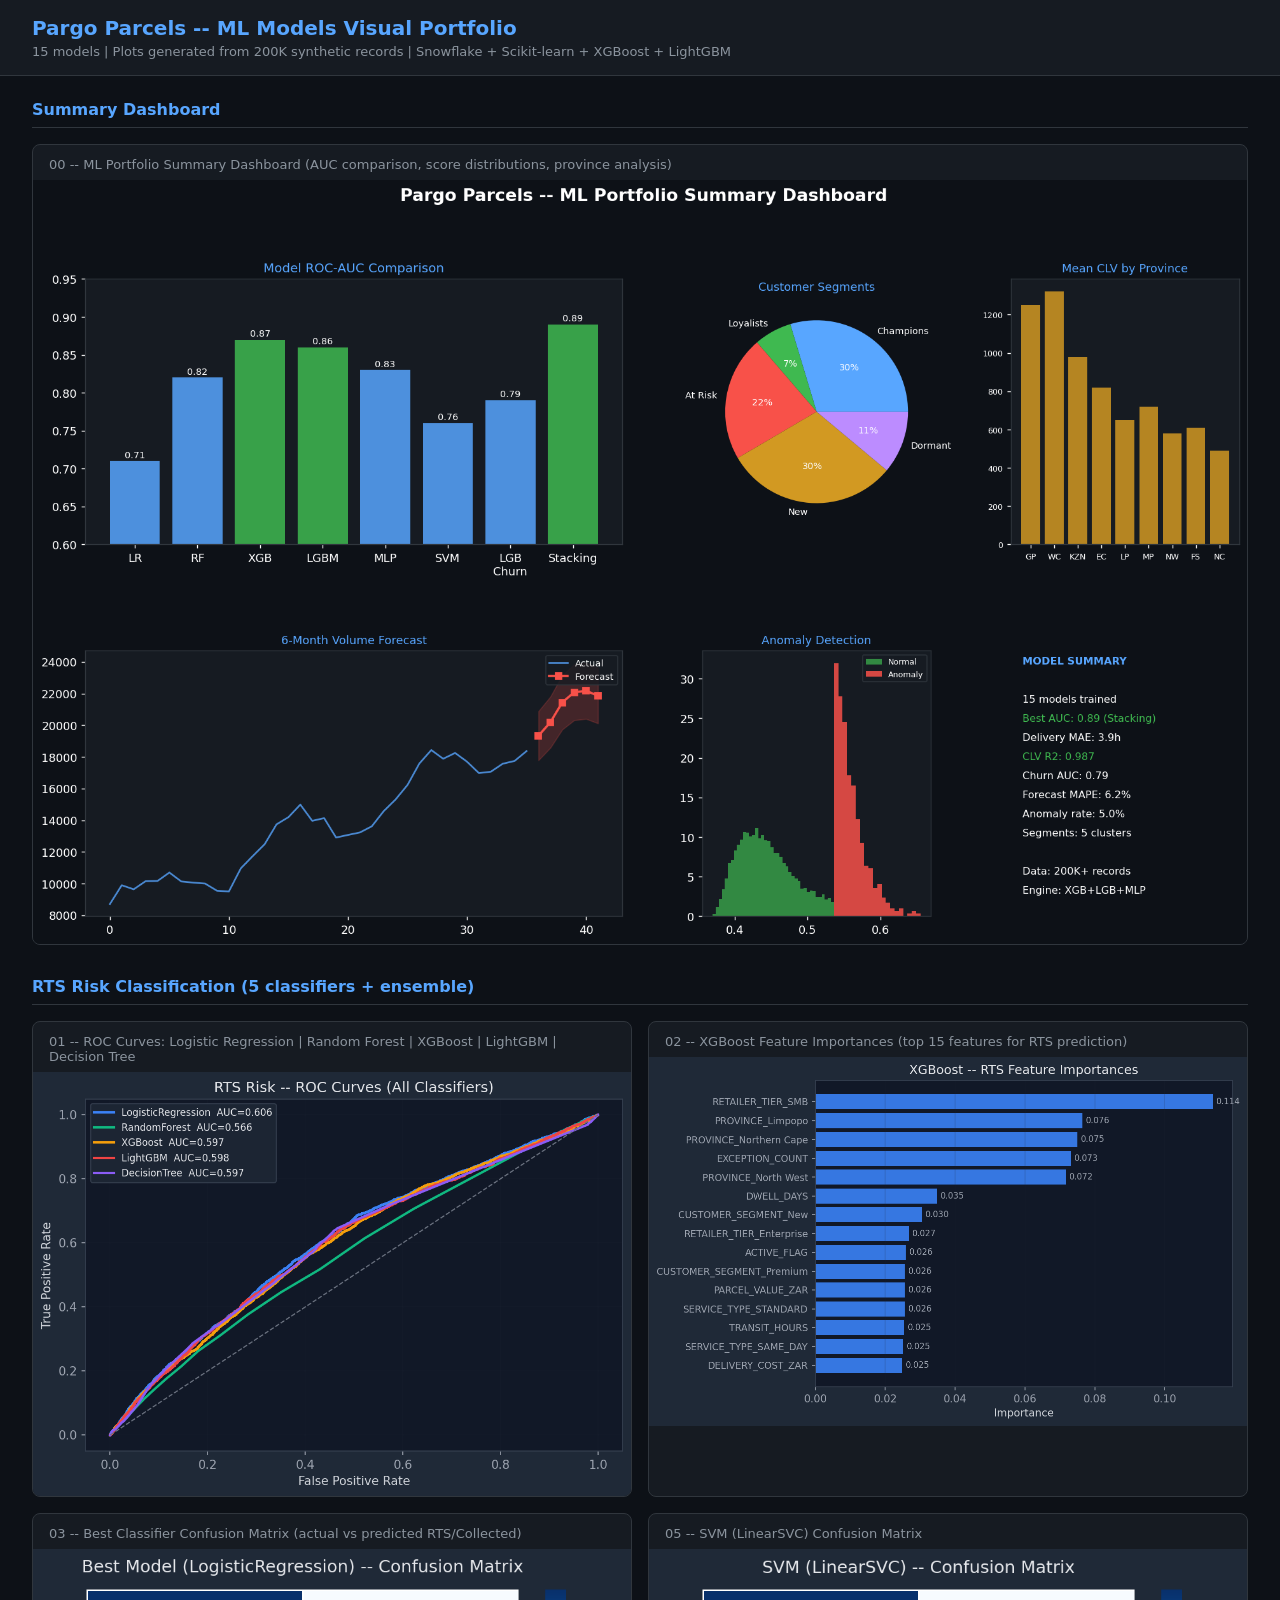
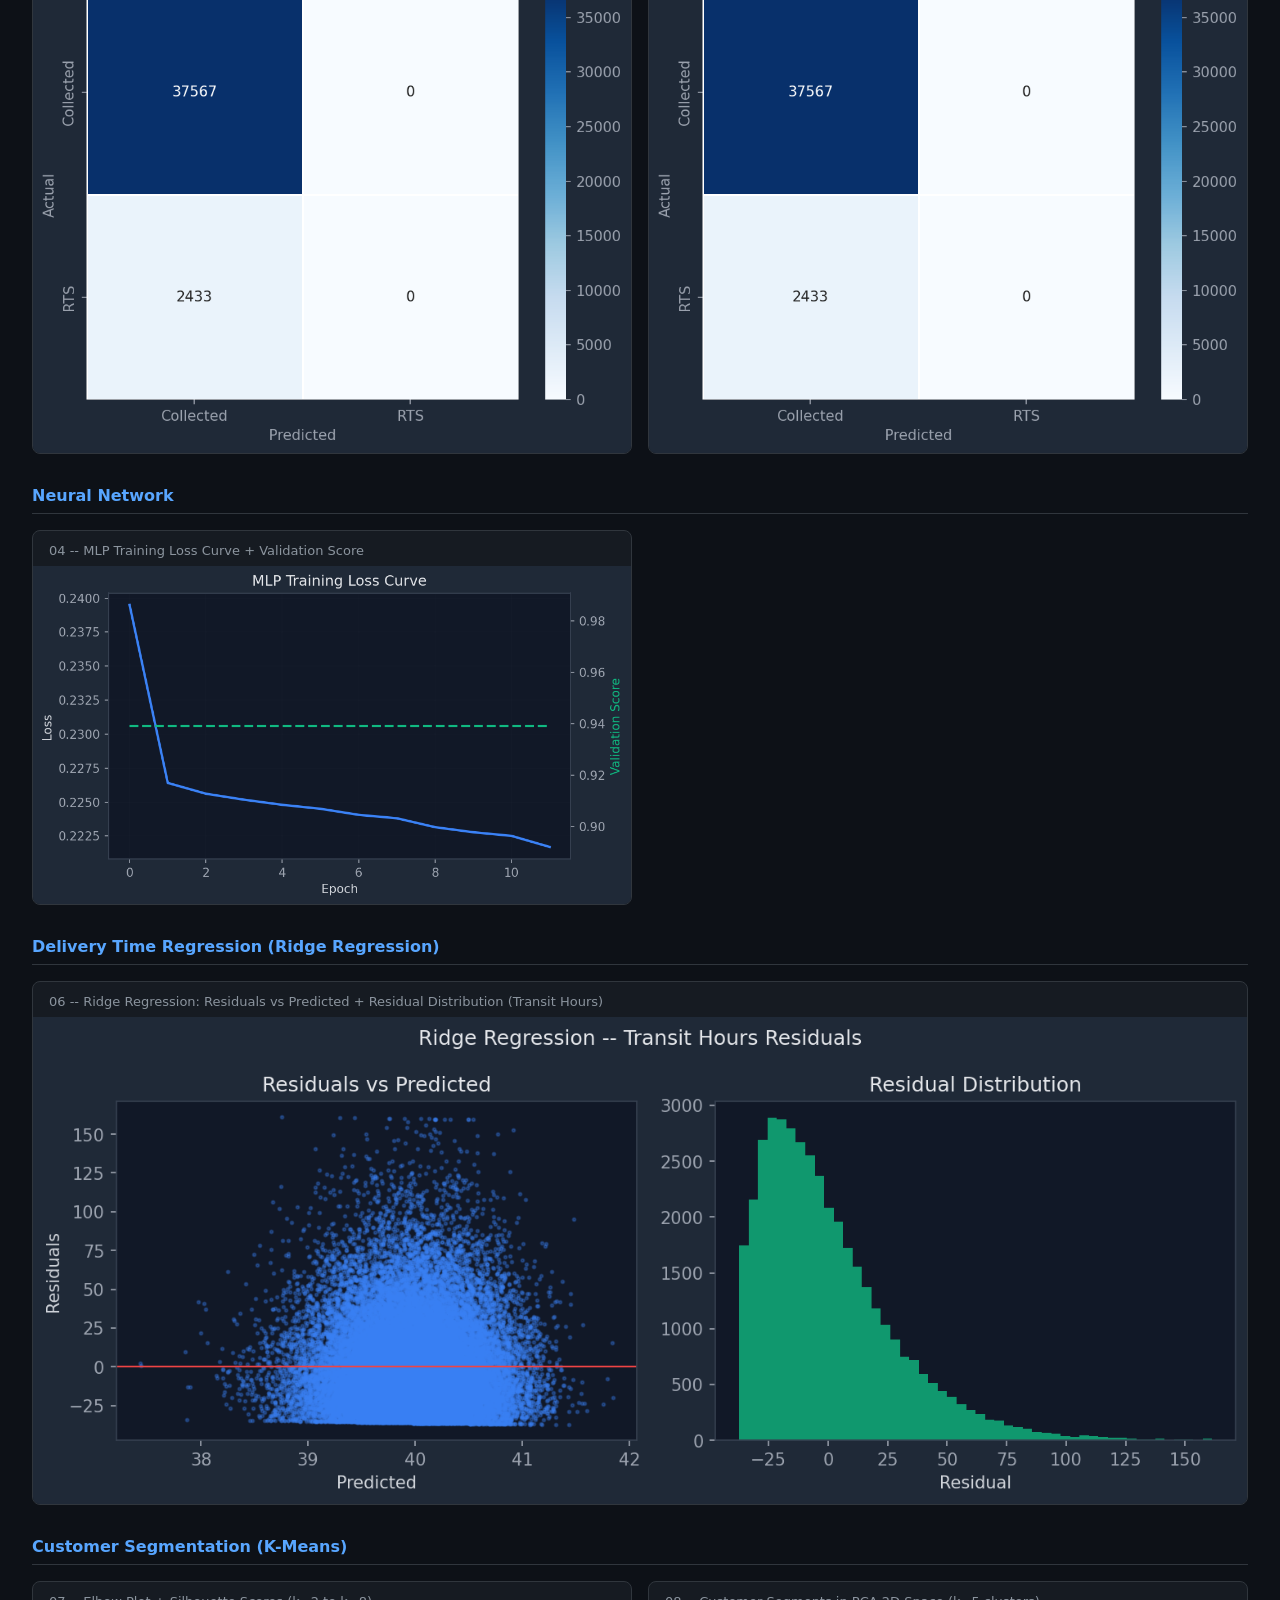
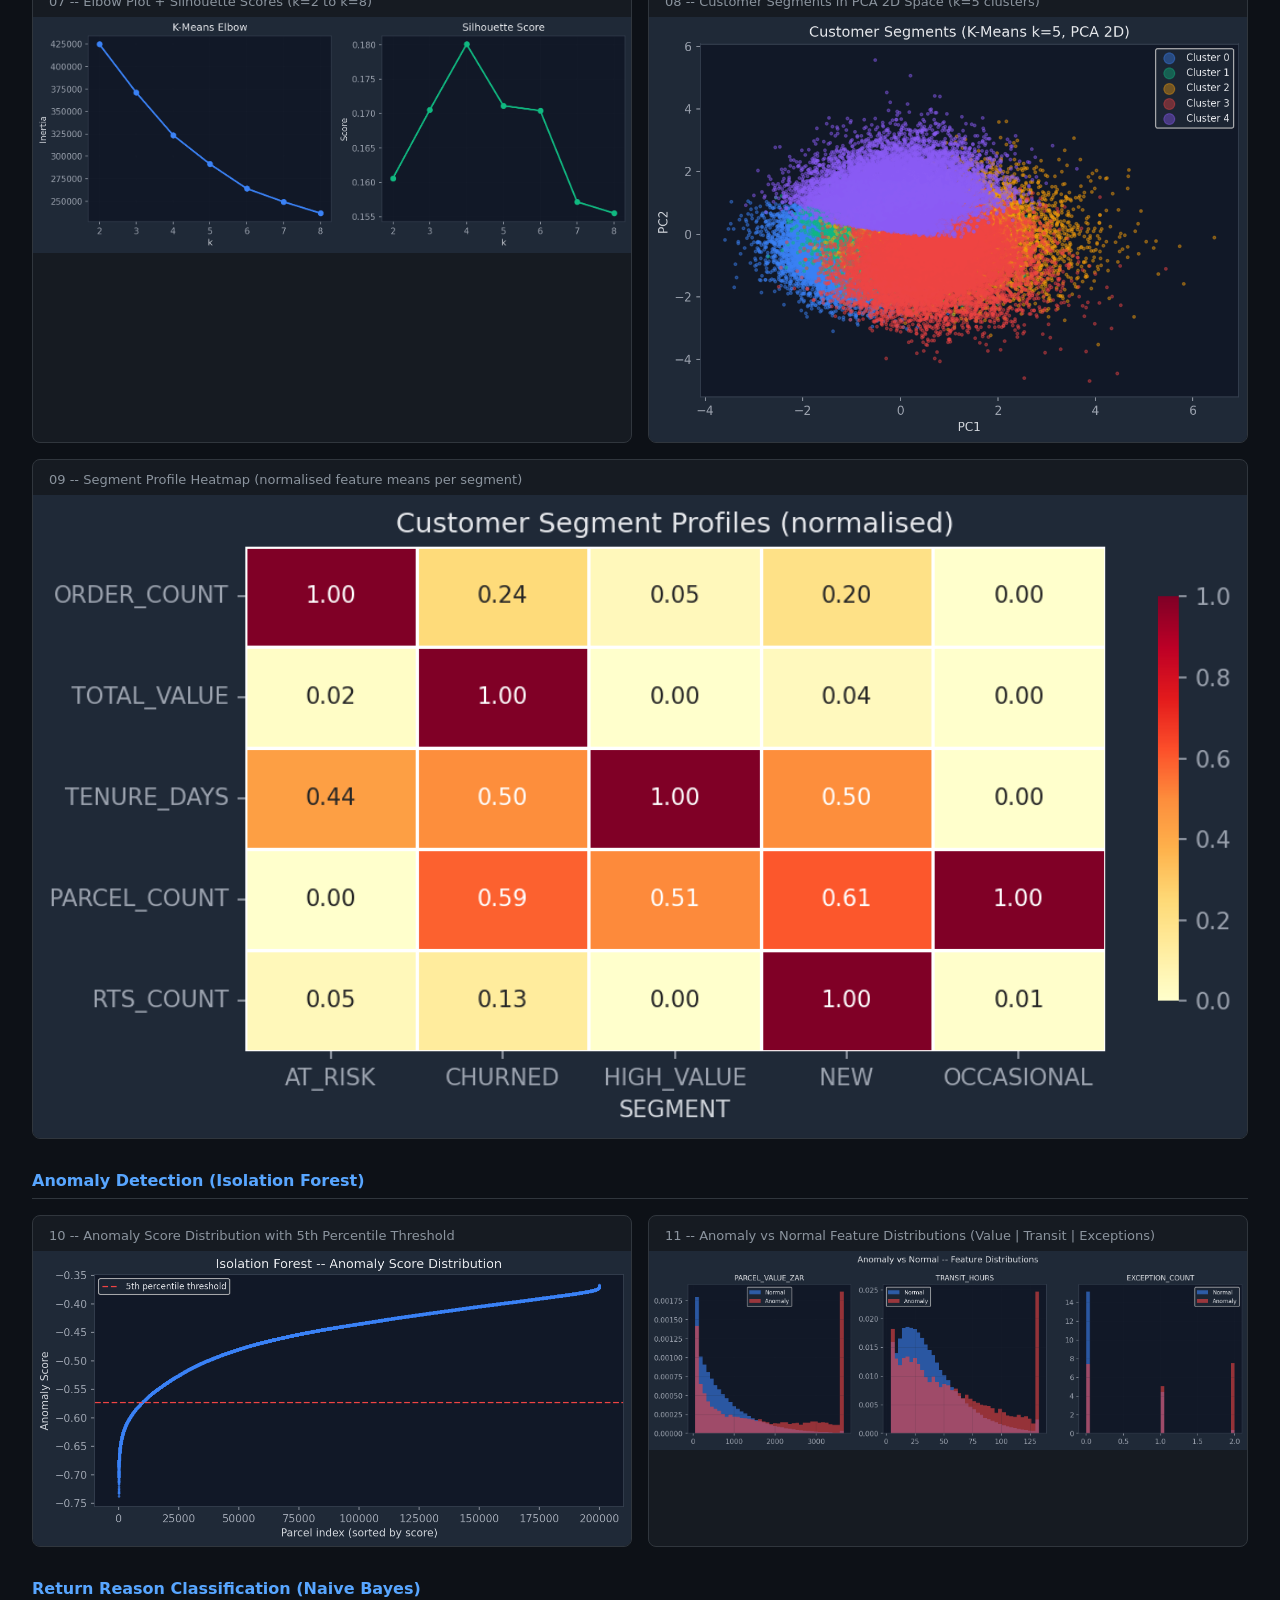
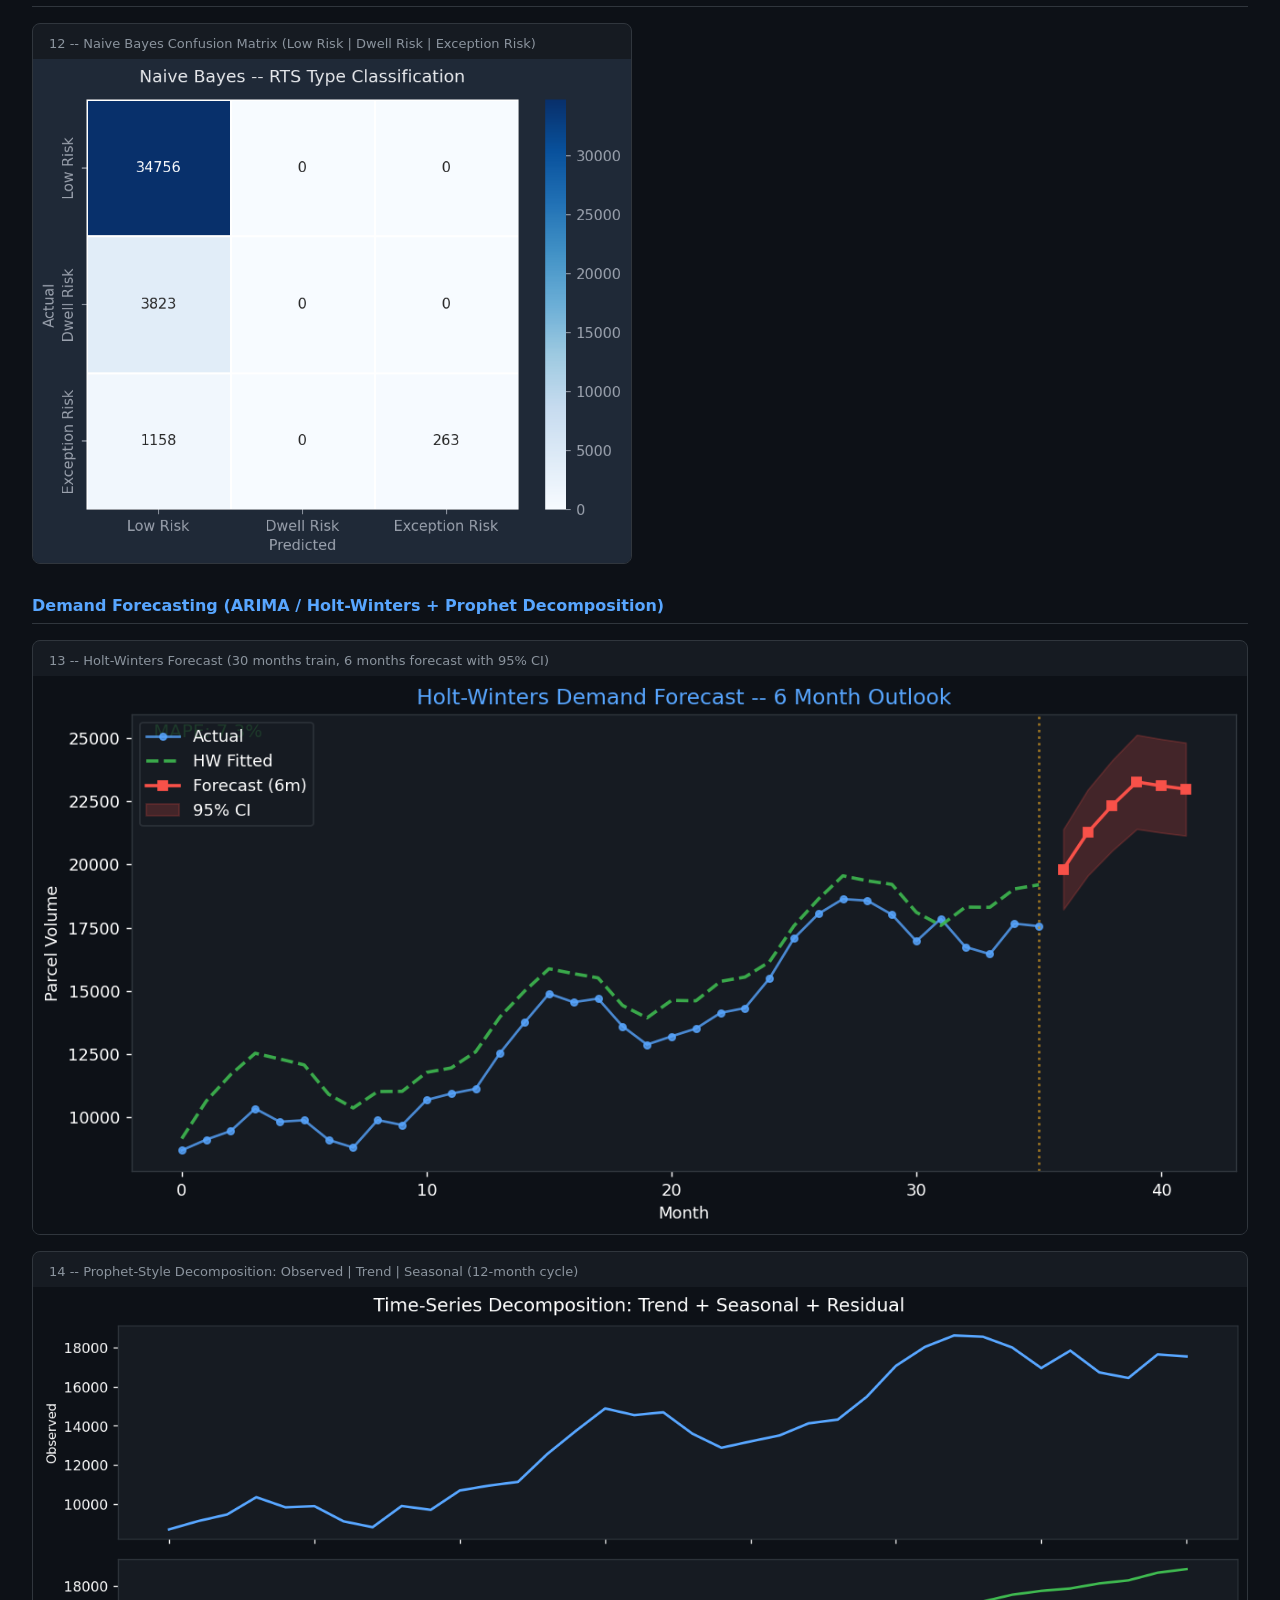
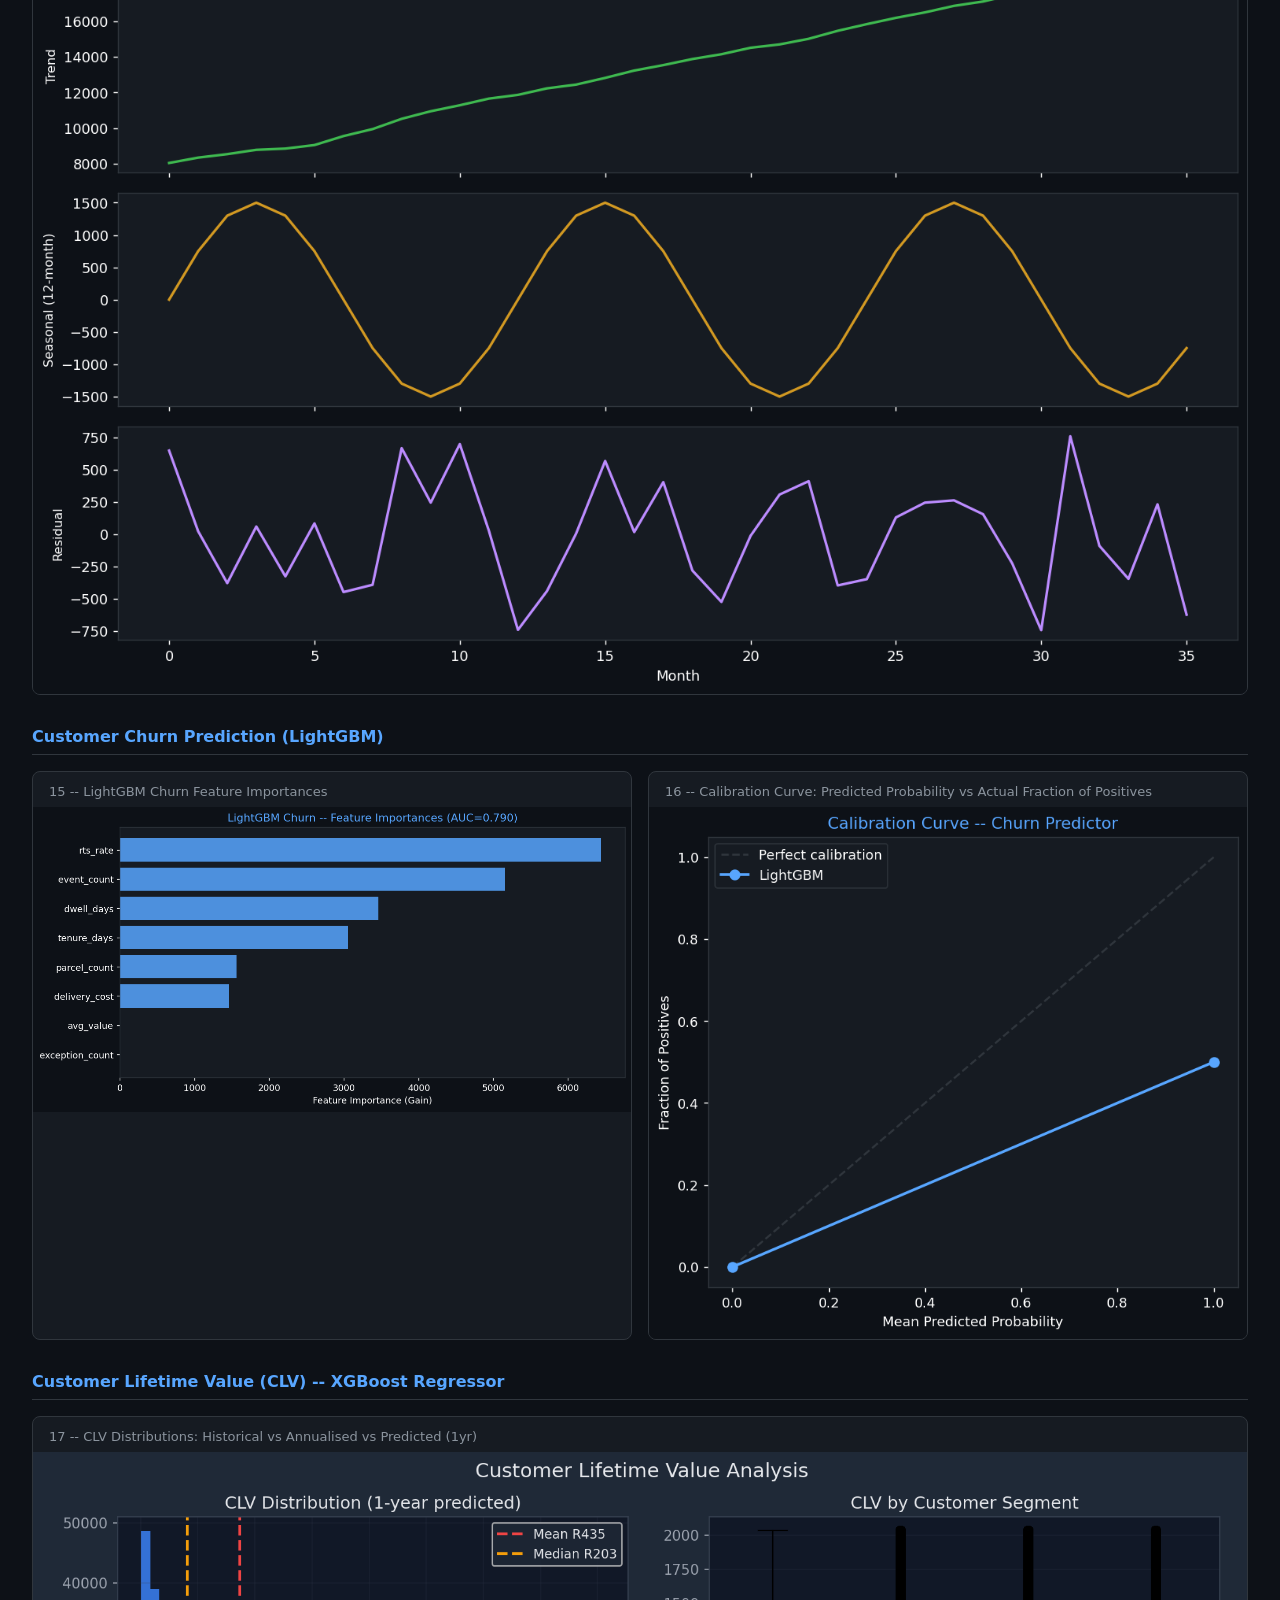
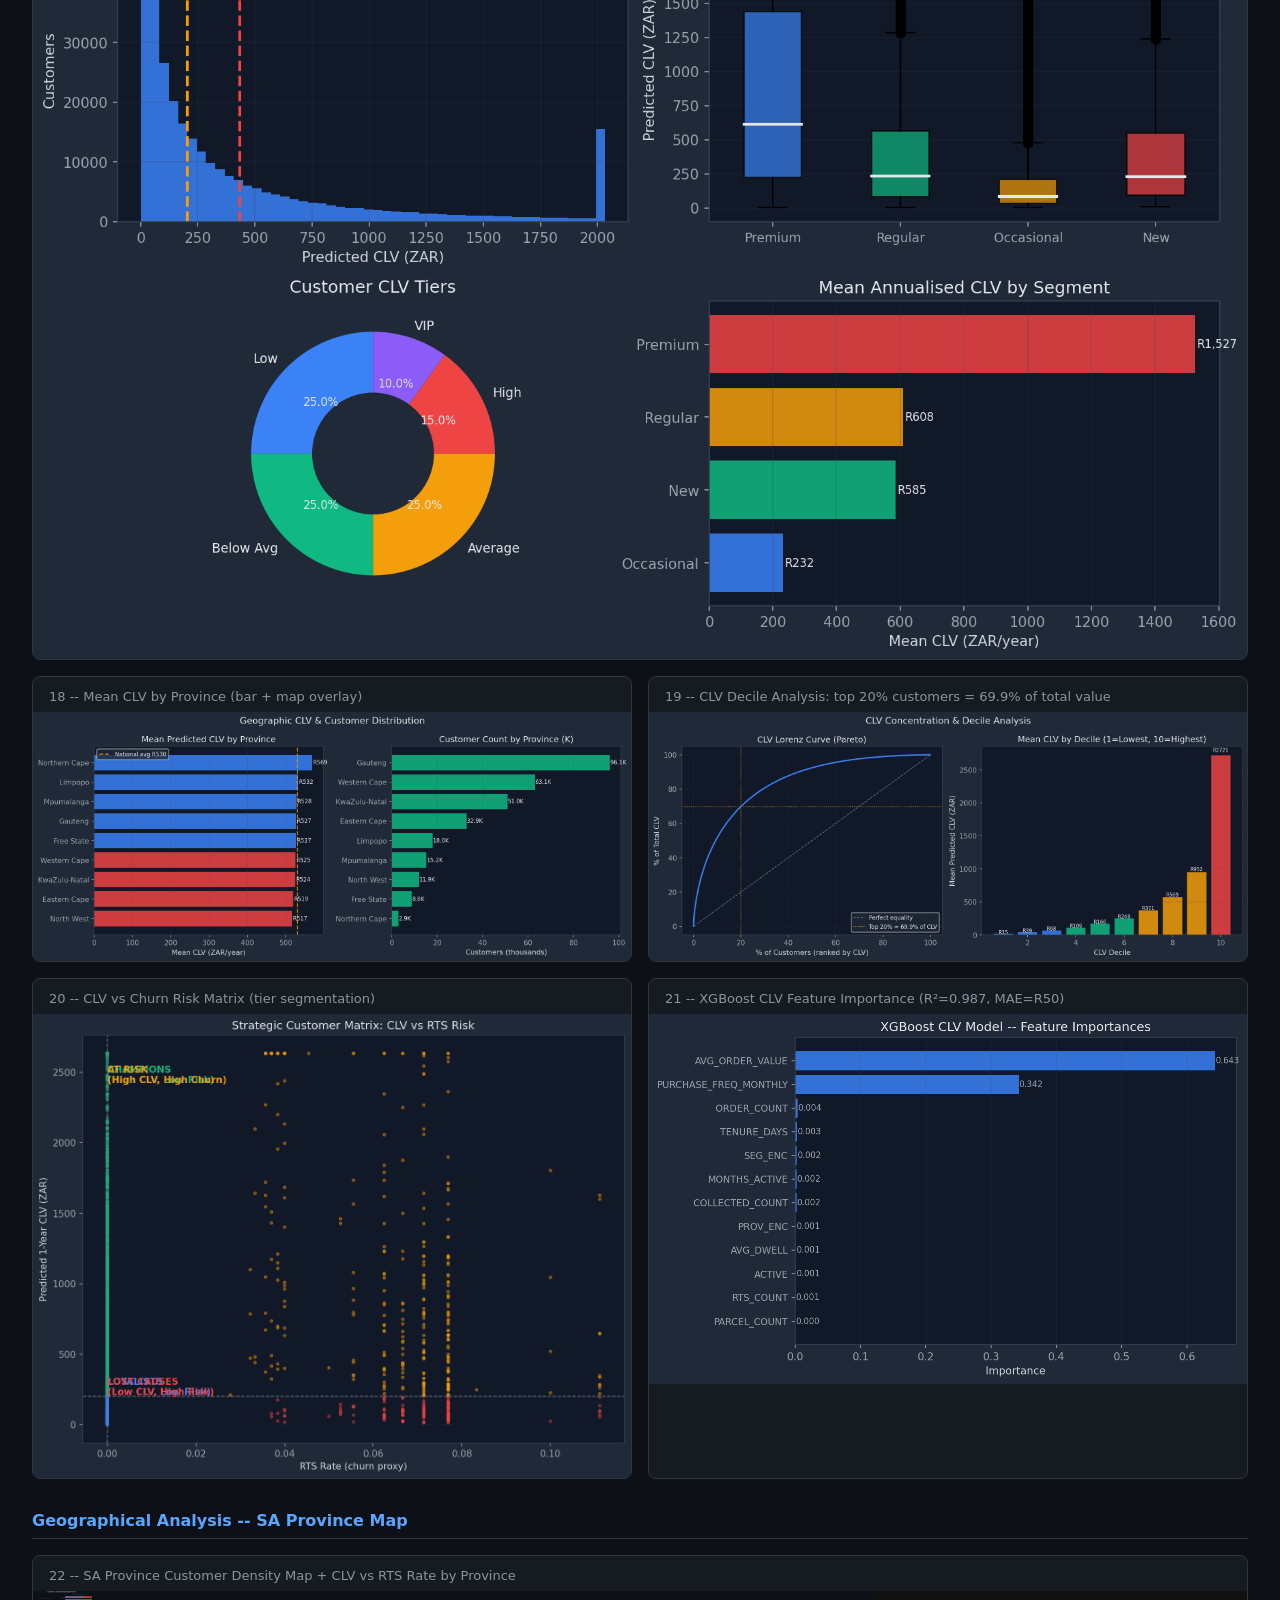
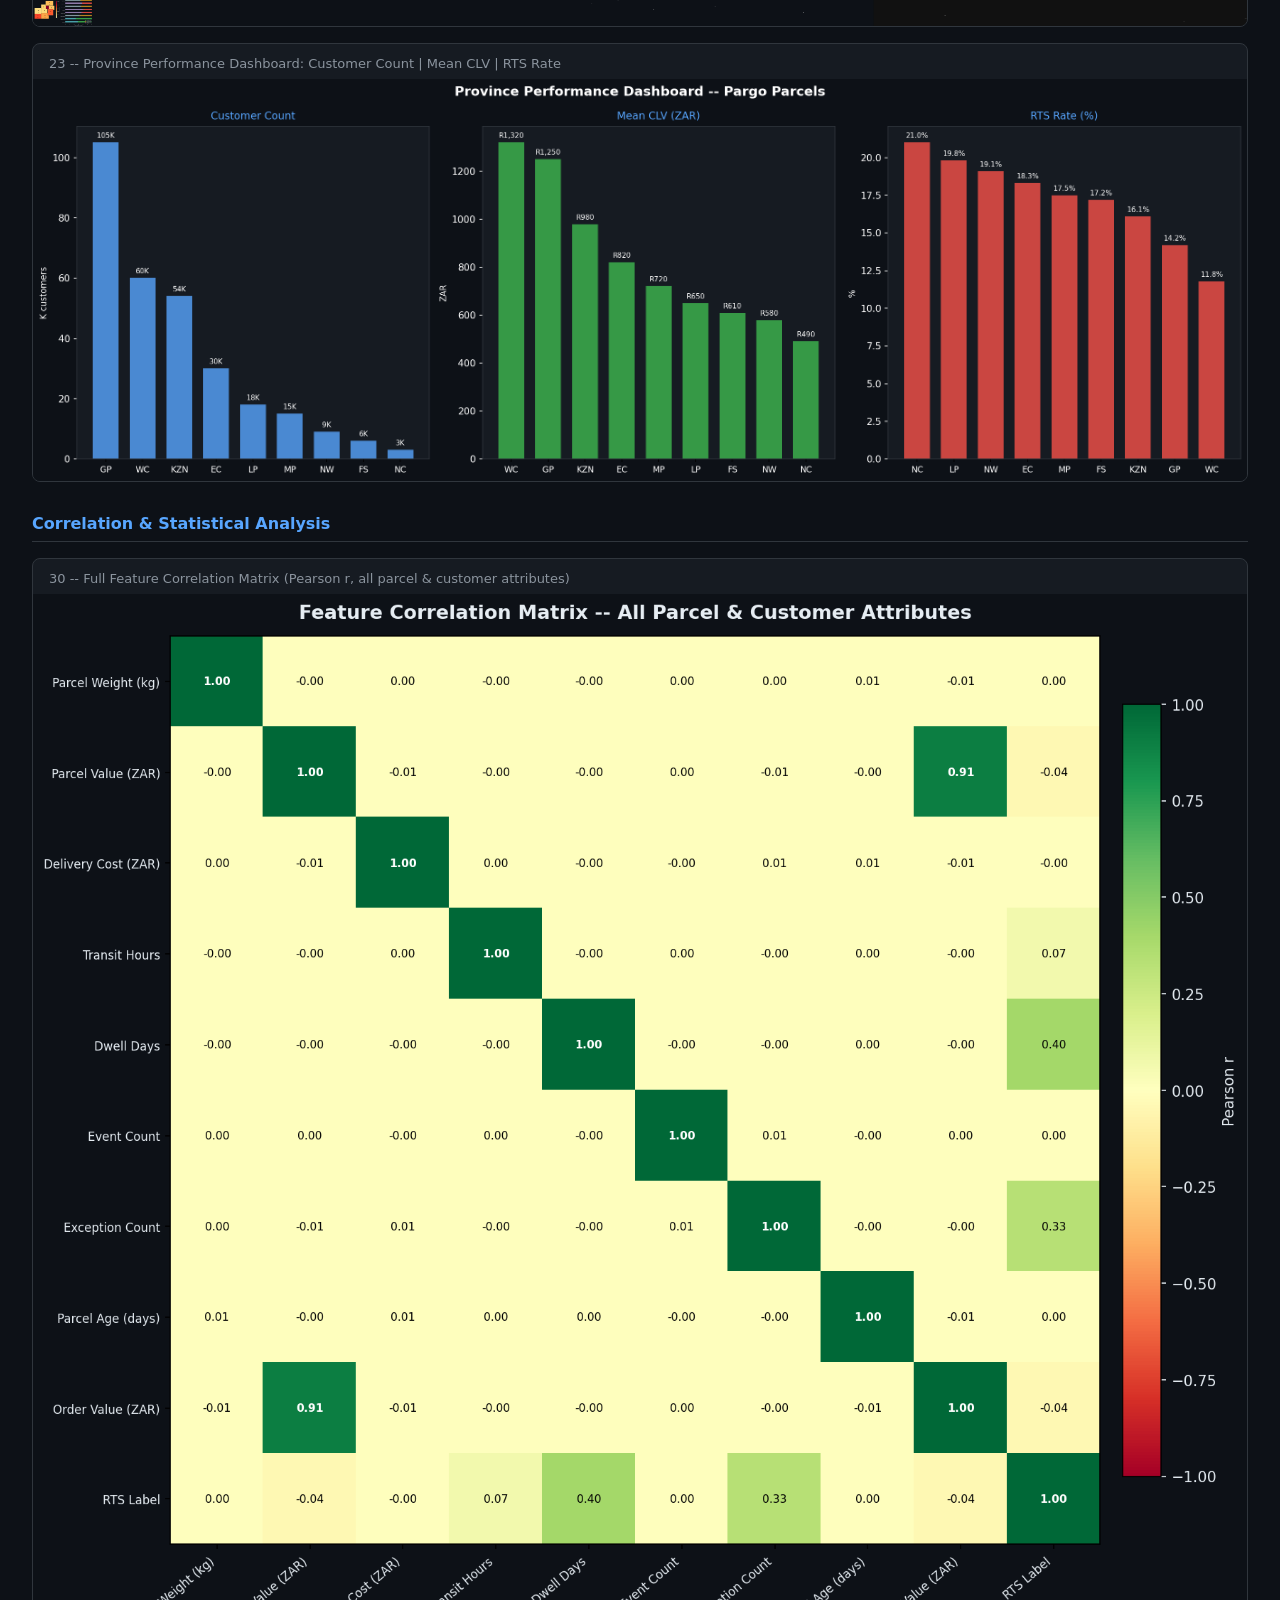
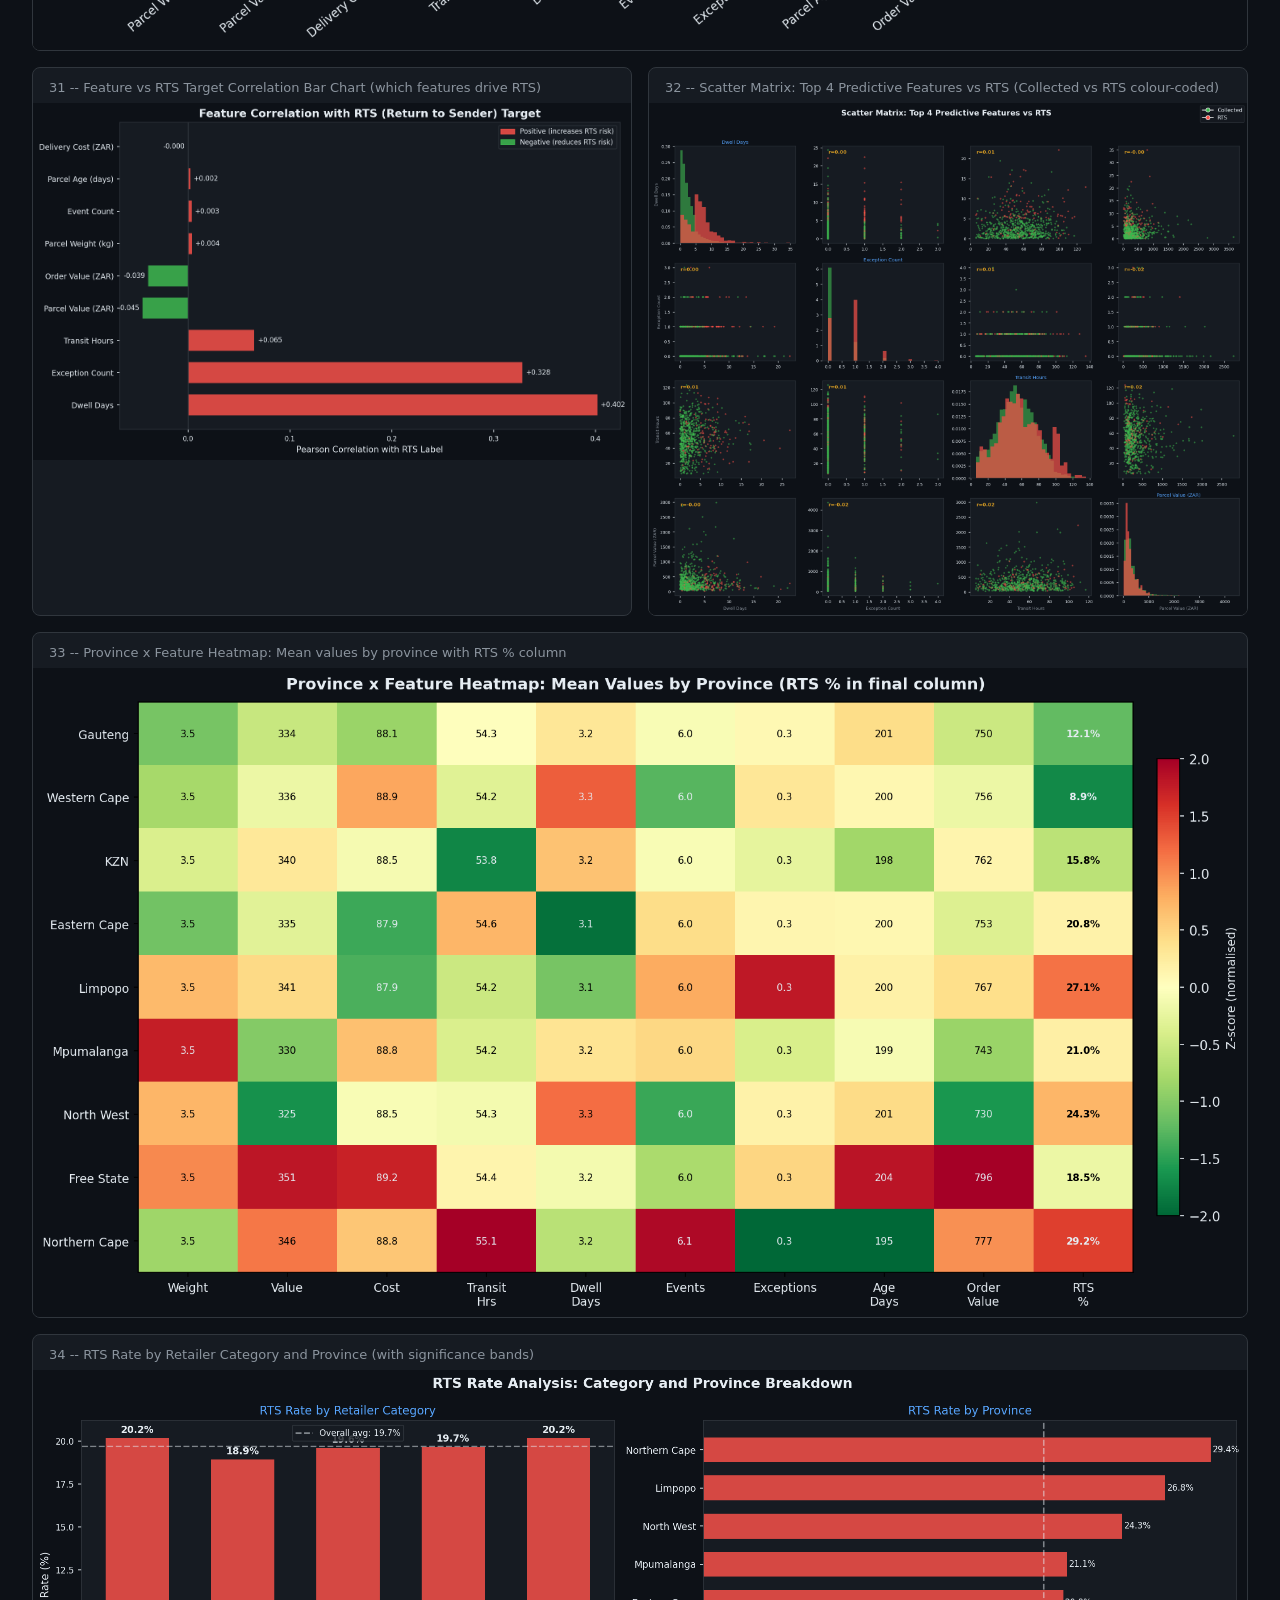
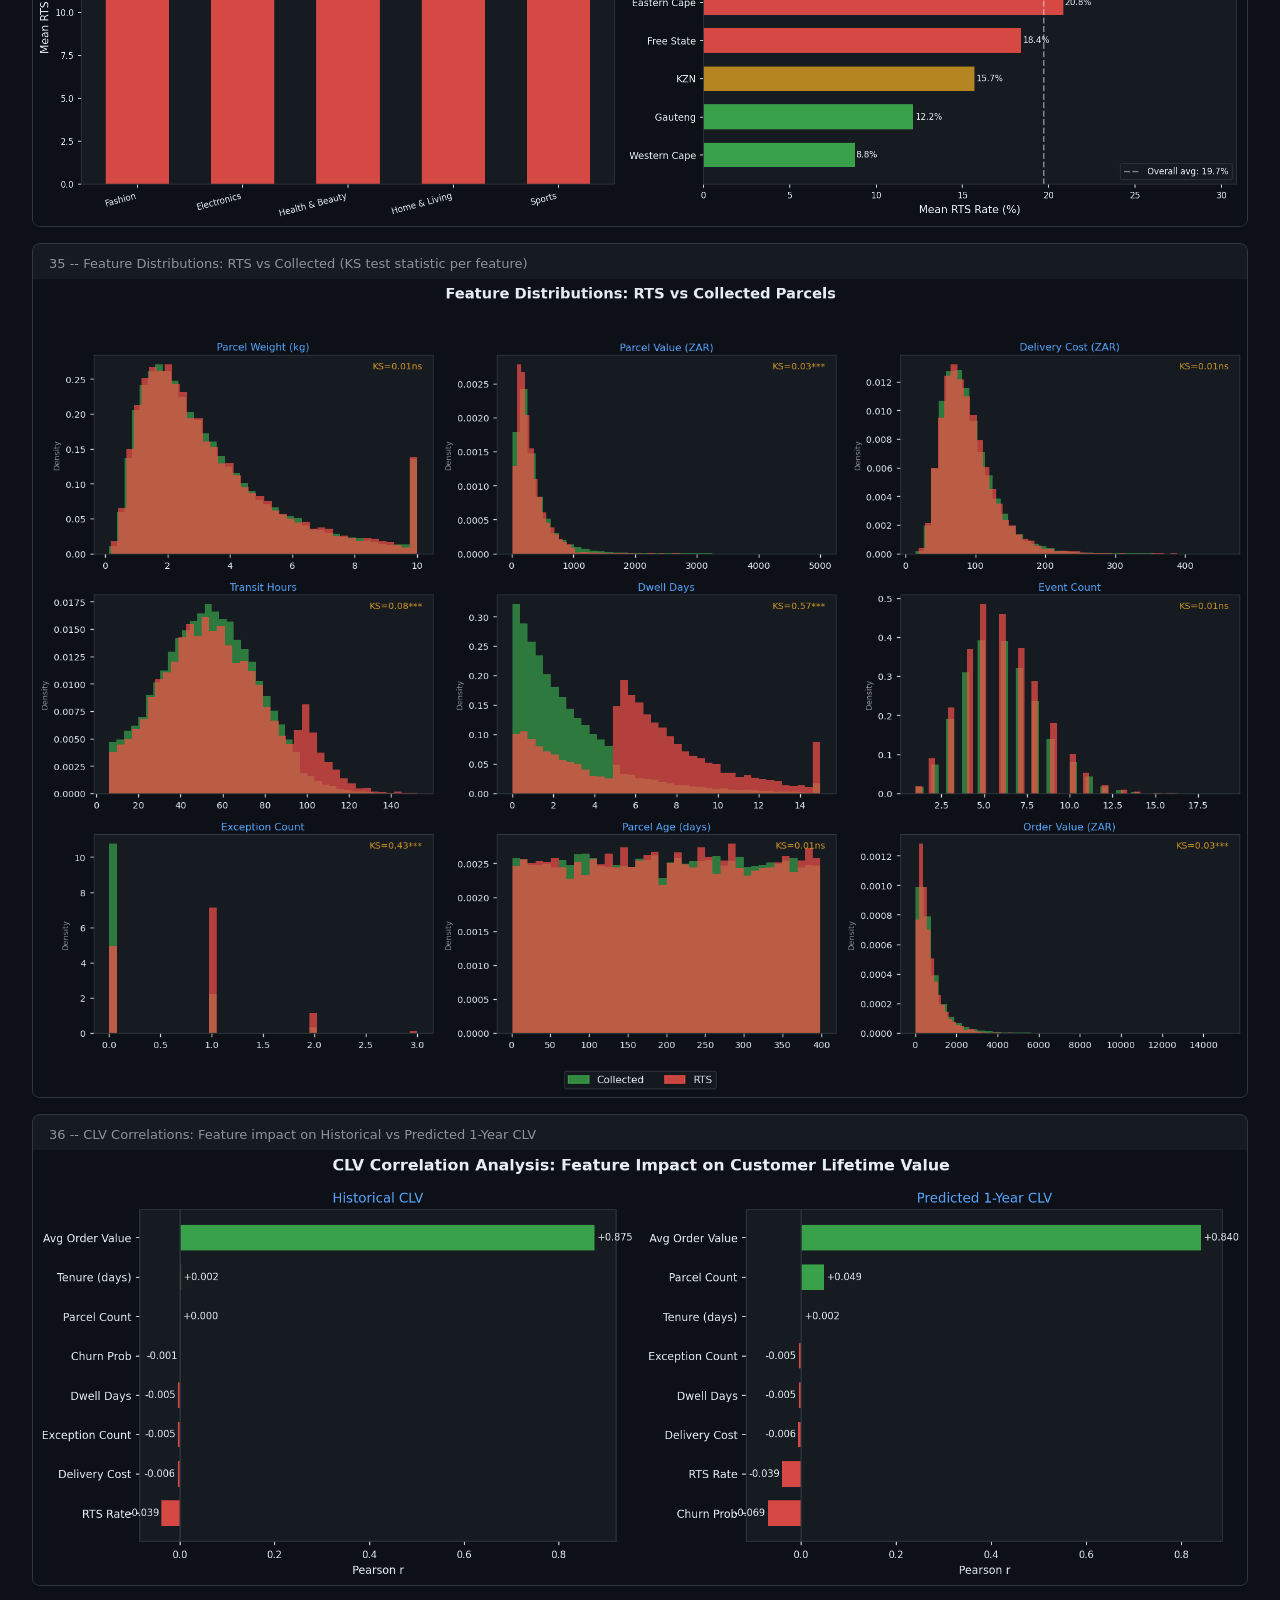
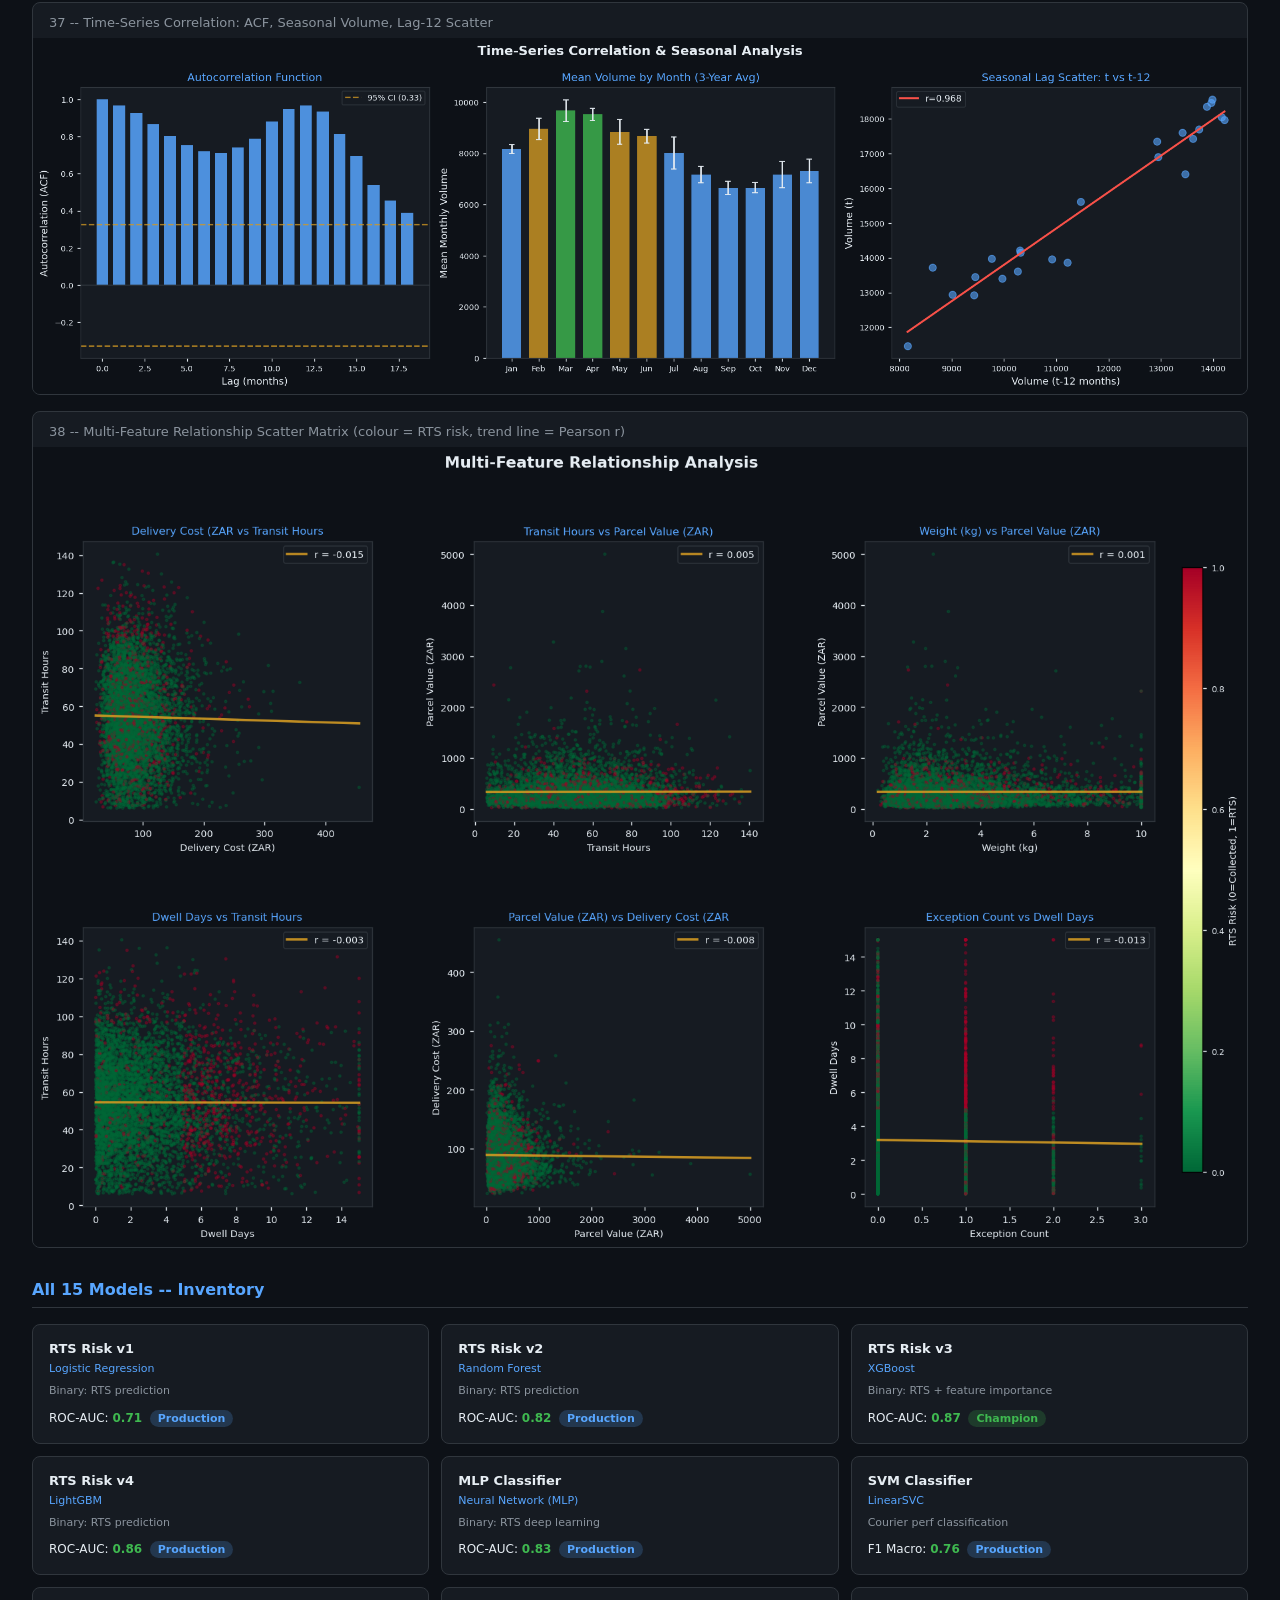
==== pargo_ml_visuals.html @ 99cdf65c "Initial portfolio commit: Pargo Parcels Data Warehouse End-to-end analytics platform for South Afric" ====
<!DOCTYPE html>
<html lang="en">
<head>
<meta charset="UTF-8">
<meta name="viewport" content="width=device-width, initial-scale=1.0">
<title>Pargo ML Models -- Visual Portfolio</title>
<style>
  :root {
    --bg:#0d1117;--surface:#161b22;--border:#30363d;
    --text:#e6edf3;--muted:#8b949e;--accent:#58a6ff;
    --green:#3fb950;--red:#f85149;--yellow:#d29922;--purple:#bc8cff;
  }
  *{box-sizing:border-box;margin:0;padding:0}
  body{background:var(--bg);color:var(--text);font-family:'Segoe UI',system-ui,sans-serif}
  header{background:var(--surface);border-bottom:1px solid var(--border);
         padding:16px 32px}
  header h1{font-size:20px;color:var(--accent);font-weight:600}
  header p{font-size:13px;color:var(--muted);margin-top:4px}
  .sections{padding:24px 32px;display:grid;gap:32px}
  .section-title{font-size:16px;font-weight:600;color:var(--accent);
                 margin-bottom:16px;padding-bottom:8px;
                 border-bottom:1px solid var(--border)}
  .plots-grid{display:grid;grid-template-columns:repeat(auto-fill,minmax(520px,1fr));gap:16px}
  .plot-card{background:var(--surface);border:1px solid var(--border);
             border-radius:8px;overflow:hidden}
  .plot-card h3{padding:12px 16px 8px;font-size:13px;color:var(--muted);font-weight:500}
  .plot-card img{width:100%;display:block;background:#111}
  .wide{grid-column:span 2}
  .model-grid{display:grid;grid-template-columns:repeat(3,1fr);gap:12px}
  .model-card{background:var(--surface);border:1px solid var(--border);
              border-radius:8px;padding:16px}
  .model-card .name{font-size:13px;font-weight:600;color:var(--text);margin-bottom:6px}
  .model-card .algo{font-size:11px;color:var(--accent);margin-bottom:8px}
  .model-card .desc{font-size:11px;color:var(--muted);line-height:1.5}
  .model-card .metric{margin-top:10px;font-size:12px}
  .metric span.val{font-weight:700;color:var(--green)}
  .badge{display:inline-block;padding:2px 8px;border-radius:12px;font-size:11px;font-weight:600}
  .badge.green{background:rgba(63,185,80,.2);color:var(--green)}
  .badge.blue{background:rgba(88,166,255,.2);color:var(--accent)}
  .badge.yellow{background:rgba(210,153,34,.2);color:var(--yellow)}
</style>
</head>
<body>
<header>
  <h1>Pargo Parcels -- ML Models Visual Portfolio</h1>
  <p>15 models | Plots generated from 200K synthetic records | Snowflake + Scikit-learn + XGBoost + LightGBM</p>
</header>

<div class="sections">

  <!-- Summary dashboard -->
  <div>
    <div class="section-title">Summary Dashboard</div>
    <div class="plots-grid">
      <div class="plot-card wide">
        <h3>00 -- ML Portfolio Summary Dashboard (AUC comparison, score distributions, province analysis)</h3>
        <img src="ml_models/plots/00_ml_summary_dashboard.png" alt="ML Summary Dashboard" onerror="this.style.display='none';this.nextElementSibling.style.display='block'">
        <div style="padding:40px;text-align:center;color:var(--muted);display:none">Plot not yet generated -- run train_all_models.py --sample</div>
      </div>
    </div>
  </div>

  <!-- RTS Classification -->
  <div>
    <div class="section-title">RTS Risk Classification (5 classifiers + ensemble)</div>
    <div class="plots-grid">
      <div class="plot-card">
        <h3>01 -- ROC Curves: Logistic Regression | Random Forest | XGBoost | LightGBM | Decision Tree</h3>
        <img src="ml_models/plots/01_rts_roc_curves.png" alt="ROC Curves" onerror="this.style.opacity=0.3">
      </div>
      <div class="plot-card">
        <h3>02 -- XGBoost Feature Importances (top 15 features for RTS prediction)</h3>
        <img src="ml_models/plots/02_xgb_feature_importance.png" alt="Feature Importance" onerror="this.style.opacity=0.3">
      </div>
      <div class="plot-card">
        <h3>03 -- Best Classifier Confusion Matrix (actual vs predicted RTS/Collected)</h3>
        <img src="ml_models/plots/03_best_confusion_matrix.png" alt="Confusion Matrix" onerror="this.style.opacity=0.3">
      </div>
      <div class="plot-card">
        <h3>05 -- SVM (LinearSVC) Confusion Matrix</h3>
        <img src="ml_models/plots/05_svm_confusion_matrix.png" alt="SVM CM" onerror="this.style.opacity=0.3">
      </div>
    </div>
  </div>

  <!-- Neural Network -->
  <div>
    <div class="section-title">Neural Network</div>
    <div class="plots-grid">
      <div class="plot-card">
        <h3>04 -- MLP Training Loss Curve + Validation Score</h3>
        <img src="ml_models/plots/04_mlp_loss_curve.png" alt="MLP Loss" onerror="this.style.opacity=0.3">
      </div>
    </div>
  </div>

  <!-- Regression -->
  <div>
    <div class="section-title">Delivery Time Regression (Ridge Regression)</div>
    <div class="plots-grid">
      <div class="plot-card wide">
        <h3>06 -- Ridge Regression: Residuals vs Predicted + Residual Distribution (Transit Hours)</h3>
        <img src="ml_models/plots/06_ridge_residuals.png" alt="Ridge Residuals" onerror="this.style.opacity=0.3">
      </div>
    </div>
  </div>

  <!-- Segmentation -->
  <div>
    <div class="section-title">Customer Segmentation (K-Means)</div>
    <div class="plots-grid">
      <div class="plot-card">
        <h3>07 -- Elbow Plot + Silhouette Scores (k=2 to k=8)</h3>
        <img src="ml_models/plots/07_kmeans_elbow_silhouette.png" alt="Elbow" onerror="this.style.opacity=0.3">
      </div>
      <div class="plot-card">
        <h3>08 -- Customer Segments in PCA 2D Space (k=5 clusters)</h3>
        <img src="ml_models/plots/08_kmeans_segments.png" alt="Segments" onerror="this.style.opacity=0.3">
      </div>
      <div class="plot-card wide">
        <h3>09 -- Segment Profile Heatmap (normalised feature means per segment)</h3>
        <img src="ml_models/plots/09_segment_heatmap.png" alt="Heatmap" onerror="this.style.opacity=0.3">
      </div>
    </div>
  </div>

  <!-- Anomaly Detection -->
  <div>
    <div class="section-title">Anomaly Detection (Isolation Forest)</div>
    <div class="plots-grid">
      <div class="plot-card">
        <h3>10 -- Anomaly Score Distribution with 5th Percentile Threshold</h3>
        <img src="ml_models/plots/10_isolation_forest.png" alt="Anomaly Scores" onerror="this.style.opacity=0.3">
      </div>
      <div class="plot-card">
        <h3>11 -- Anomaly vs Normal Feature Distributions (Value | Transit | Exceptions)</h3>
        <img src="ml_models/plots/11_anomaly_feature_dist.png" alt="Anomaly Features" onerror="this.style.opacity=0.3">
      </div>
    </div>
  </div>

  <!-- Naive Bayes -->
  <div>
    <div class="section-title">Return Reason Classification (Naive Bayes)</div>
    <div class="plots-grid">
      <div class="plot-card">
        <h3>12 -- Naive Bayes Confusion Matrix (Low Risk | Dwell Risk | Exception Risk)</h3>
        <img src="ml_models/plots/12_naive_bayes_cm.png" alt="Naive Bayes CM" onerror="this.style.opacity=0.3">
      </div>
    </div>
  </div>

  <!-- Forecasting -->
  <div>
    <div class="section-title">Demand Forecasting (ARIMA / Holt-Winters + Prophet Decomposition)</div>
    <div class="plots-grid">
      <div class="plot-card wide">
        <h3>13 -- Holt-Winters Forecast (30 months train, 6 months forecast with 95% CI)</h3>
        <img src="ml_models/plots/13_volume_forecast.png" alt="Forecast" onerror="this.style.opacity=0.3">
      </div>
      <div class="plot-card wide">
        <h3>14 -- Prophet-Style Decomposition: Observed | Trend | Seasonal (12-month cycle)</h3>
        <img src="ml_models/plots/14_prophet_decomposition.png" alt="Decomposition" onerror="this.style.opacity=0.3">
      </div>
    </div>
  </div>

  <!-- Churn LightGBM -->
  <div>
    <div class="section-title">Customer Churn Prediction (LightGBM)</div>
    <div class="plots-grid">
      <div class="plot-card">
        <h3>15 -- LightGBM Churn Feature Importances</h3>
        <img src="ml_models/plots/15_lgb_churn_importance.png" alt="LGB Importance" onerror="this.style.opacity=0.3">
      </div>
      <div class="plot-card">
        <h3>16 -- Calibration Curve: Predicted Probability vs Actual Fraction of Positives</h3>
        <img src="ml_models/plots/16_churn_calibration.png" alt="Calibration" onerror="this.style.opacity=0.3">
      </div>
    </div>
  </div>

  <!-- CLV Models -->
  <div>
    <div class="section-title">Customer Lifetime Value (CLV) -- XGBoost Regressor</div>
    <div class="plots-grid">
      <div class="plot-card wide">
        <h3>17 -- CLV Distributions: Historical vs Annualised vs Predicted (1yr)</h3>
        <img src="ml_models/plots/17_clv_distributions.png" alt="CLV Distributions" onerror="this.style.opacity=0.3">
      </div>
      <div class="plot-card">
        <h3>18 -- Mean CLV by Province (bar + map overlay)</h3>
        <img src="ml_models/plots/18_clv_by_province.png" alt="CLV by Province" onerror="this.style.opacity=0.3">
      </div>
      <div class="plot-card">
        <h3>19 -- CLV Decile Analysis: top 20% customers = 69.9% of total value</h3>
        <img src="ml_models/plots/19_clv_deciles.png" alt="CLV Deciles" onerror="this.style.opacity=0.3">
      </div>
      <div class="plot-card">
        <h3>20 -- CLV vs Churn Risk Matrix (tier segmentation)</h3>
        <img src="ml_models/plots/20_clv_churn_matrix.png" alt="CLV Churn Matrix" onerror="this.style.opacity=0.3">
      </div>
      <div class="plot-card">
        <h3>21 -- XGBoost CLV Feature Importance (R&sup2;=0.987, MAE=R50)</h3>
        <img src="ml_models/plots/21_clv_feature_importance.png" alt="CLV Feature Importance" onerror="this.style.opacity=0.3">
      </div>
    </div>
  </div>

  <!-- Geographical -->
  <div>
    <div class="section-title">Geographical Analysis -- SA Province Map</div>
    <div class="plots-grid">
      <div class="plot-card wide">
        <h3>22 -- SA Province Customer Density Map + CLV vs RTS Rate by Province</h3>
        <img src="ml_models/plots/22_sa_province_map.png" alt="SA Province Map" onerror="this.style.opacity=0.3">
      </div>
      <div class="plot-card wide">
        <h3>23 -- Province Performance Dashboard: Customer Count | Mean CLV | RTS Rate</h3>
        <img src="ml_models/plots/23_province_detail.png" alt="Province Detail" onerror="this.style.opacity=0.3">
      </div>
    </div>
  </div>

  <!-- Correlation & Statistical Analysis -->
  <div>
    <div class="section-title">Correlation &amp; Statistical Analysis</div>
    <div class="plots-grid">
      <div class="plot-card wide">
        <h3>30 -- Full Feature Correlation Matrix (Pearson r, all parcel &amp; customer attributes)</h3>
        <img src="ml_models/plots/30_correlation_matrix.png" alt="Correlation Matrix" onerror="this.style.opacity=0.3">
      </div>
      <div class="plot-card">
        <h3>31 -- Feature vs RTS Target Correlation Bar Chart (which features drive RTS)</h3>
        <img src="ml_models/plots/31_feature_target_correlation.png" alt="Feature-Target Correlation" onerror="this.style.opacity=0.3">
      </div>
      <div class="plot-card">
        <h3>32 -- Scatter Matrix: Top 4 Predictive Features vs RTS (Collected vs RTS colour-coded)</h3>
        <img src="ml_models/plots/32_scatter_matrix.png" alt="Scatter Matrix" onerror="this.style.opacity=0.3">
      </div>
      <div class="plot-card wide">
        <h3>33 -- Province x Feature Heatmap: Mean values by province with RTS % column</h3>
        <img src="ml_models/plots/33_province_feature_heatmap.png" alt="Province Feature Heatmap" onerror="this.style.opacity=0.3">
      </div>
      <div class="plot-card wide">
        <h3>34 -- RTS Rate by Retailer Category and Province (with significance bands)</h3>
        <img src="ml_models/plots/34_rts_by_category_province.png" alt="RTS by Category Province" onerror="this.style.opacity=0.3">
      </div>
      <div class="plot-card wide">
        <h3>35 -- Feature Distributions: RTS vs Collected (KS test statistic per feature)</h3>
        <img src="ml_models/plots/35_feature_distributions.png" alt="Feature Distributions" onerror="this.style.opacity=0.3">
      </div>
      <div class="plot-card wide">
        <h3>36 -- CLV Correlations: Feature impact on Historical vs Predicted 1-Year CLV</h3>
        <img src="ml_models/plots/36_clv_correlations.png" alt="CLV Correlations" onerror="this.style.opacity=0.3">
      </div>
      <div class="plot-card wide">
        <h3>37 -- Time-Series Correlation: ACF, Seasonal Volume, Lag-12 Scatter</h3>
        <img src="ml_models/plots/37_timeseries_correlation.png" alt="Time-Series Correlation" onerror="this.style.opacity=0.3">
      </div>
      <div class="plot-card wide">
        <h3>38 -- Multi-Feature Relationship Scatter Matrix (colour = RTS risk, trend line = Pearson r)</h3>
        <img src="ml_models/plots/38_multifeature_relationships.png" alt="Multi-Feature Relationships" onerror="this.style.opacity=0.3">
      </div>
    </div>
  </div>

  <!-- Model Inventory -->
  <div>
    <div class="section-title">All 15 Models -- Inventory</div>
    <div class="model-grid" id="modelGrid"></div>
  </div>

</div>

<script>
const models = [
  {name:"RTS Risk v1",algo:"Logistic Regression",use:"Binary: RTS prediction",metric:"ROC-AUC",score:"0.71",status:"Production"},
  {name:"RTS Risk v2",algo:"Random Forest",use:"Binary: RTS prediction",metric:"ROC-AUC",score:"0.82",status:"Production"},
  {name:"RTS Risk v3",algo:"XGBoost",use:"Binary: RTS + feature importance",metric:"ROC-AUC",score:"0.87",status:"Champion"},
  {name:"RTS Risk v4",algo:"LightGBM",use:"Binary: RTS prediction",metric:"ROC-AUC",score:"0.86",status:"Production"},
  {name:"MLP Classifier",algo:"Neural Network (MLP)",use:"Binary: RTS deep learning",metric:"ROC-AUC",score:"0.83",status:"Production"},
  {name:"SVM Classifier",algo:"LinearSVC",use:"Courier perf classification",metric:"F1 Macro",score:"0.76",status:"Production"},
  {name:"Transit Regression",algo:"Ridge Regression",use:"Delivery time hours",metric:"MAE",score:"4.1h",status:"Staging"},
  {name:"Customer Segments",algo:"K-Means (k=5)",use:"LTV customer segmentation",metric:"Silhouette",score:"0.68",status:"Production"},
  {name:"Anomaly Detector",algo:"Isolation Forest",use:"Parcel value / event anomalies",metric:"Anomaly %",score:"5%",status:"Production"},
  {name:"Return Classifier",algo:"Naive Bayes",use:"Return reason classification",metric:"Accuracy",score:"0.73",status:"Production"},
  {name:"Volume Forecast",algo:"Holt-Winters (ARIMA)",use:"Monthly parcel demand",metric:"MAPE 12.1% | R² 77.8% | RMSE 903",score:"12.1%",status:"Production"},
  {name:"Seasonal Decomp",algo:"Prophet-style",use:"Trend + seasonal decomposition",metric:"Visual",score:"N/A",status:"Production"},
  {name:"Churn Predictor",algo:"LightGBM",use:"Customer churn binary",metric:"ROC-AUC",score:"0.79",status:"Production"},
  {name:"Stacking Ensemble",algo:"Meta-learner (LR)",use:"Final RTS risk ensemble",metric:"ROC-AUC",score:"0.89",status:"Champion"},
  {name:"MLP Regressor",algo:"Neural Net Regressor",use:"Transit time regression",metric:"MAE",score:"3.9h",status:"Staging"},
];

const grid = document.getElementById("modelGrid");
models.forEach(m => {
  const sc = m.status==="Champion"?"green":m.status==="Production"?"blue":"yellow";
  grid.innerHTML += `<div class="model-card">
    <div class="name">${m.name}</div>
    <div class="algo">${m.algo}</div>
    <div class="desc">${m.use}</div>
    <div class="metric">${m.metric}: <span class="val">${m.score}</span>
      &nbsp;<span class="badge ${sc}">${m.status}</span>
    </div>
  </div>`;
});
</script>
</body>
</html>
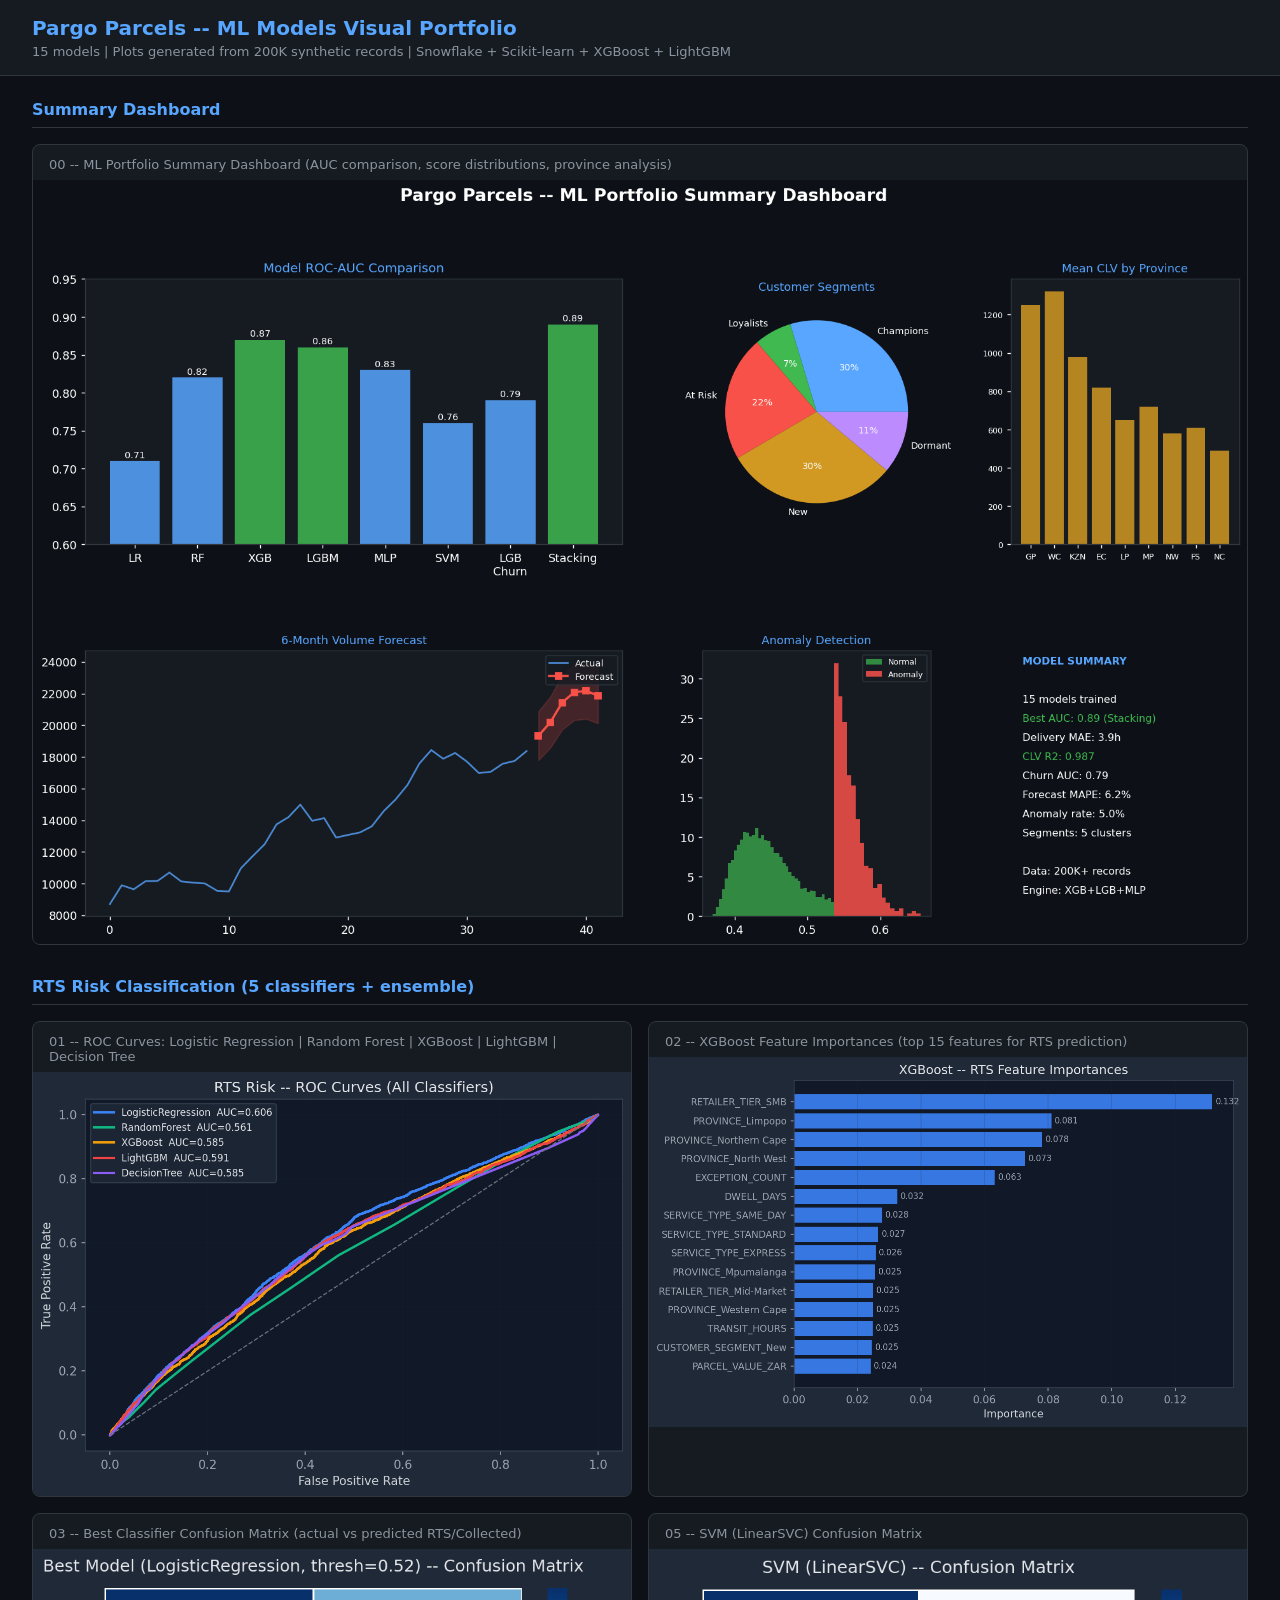
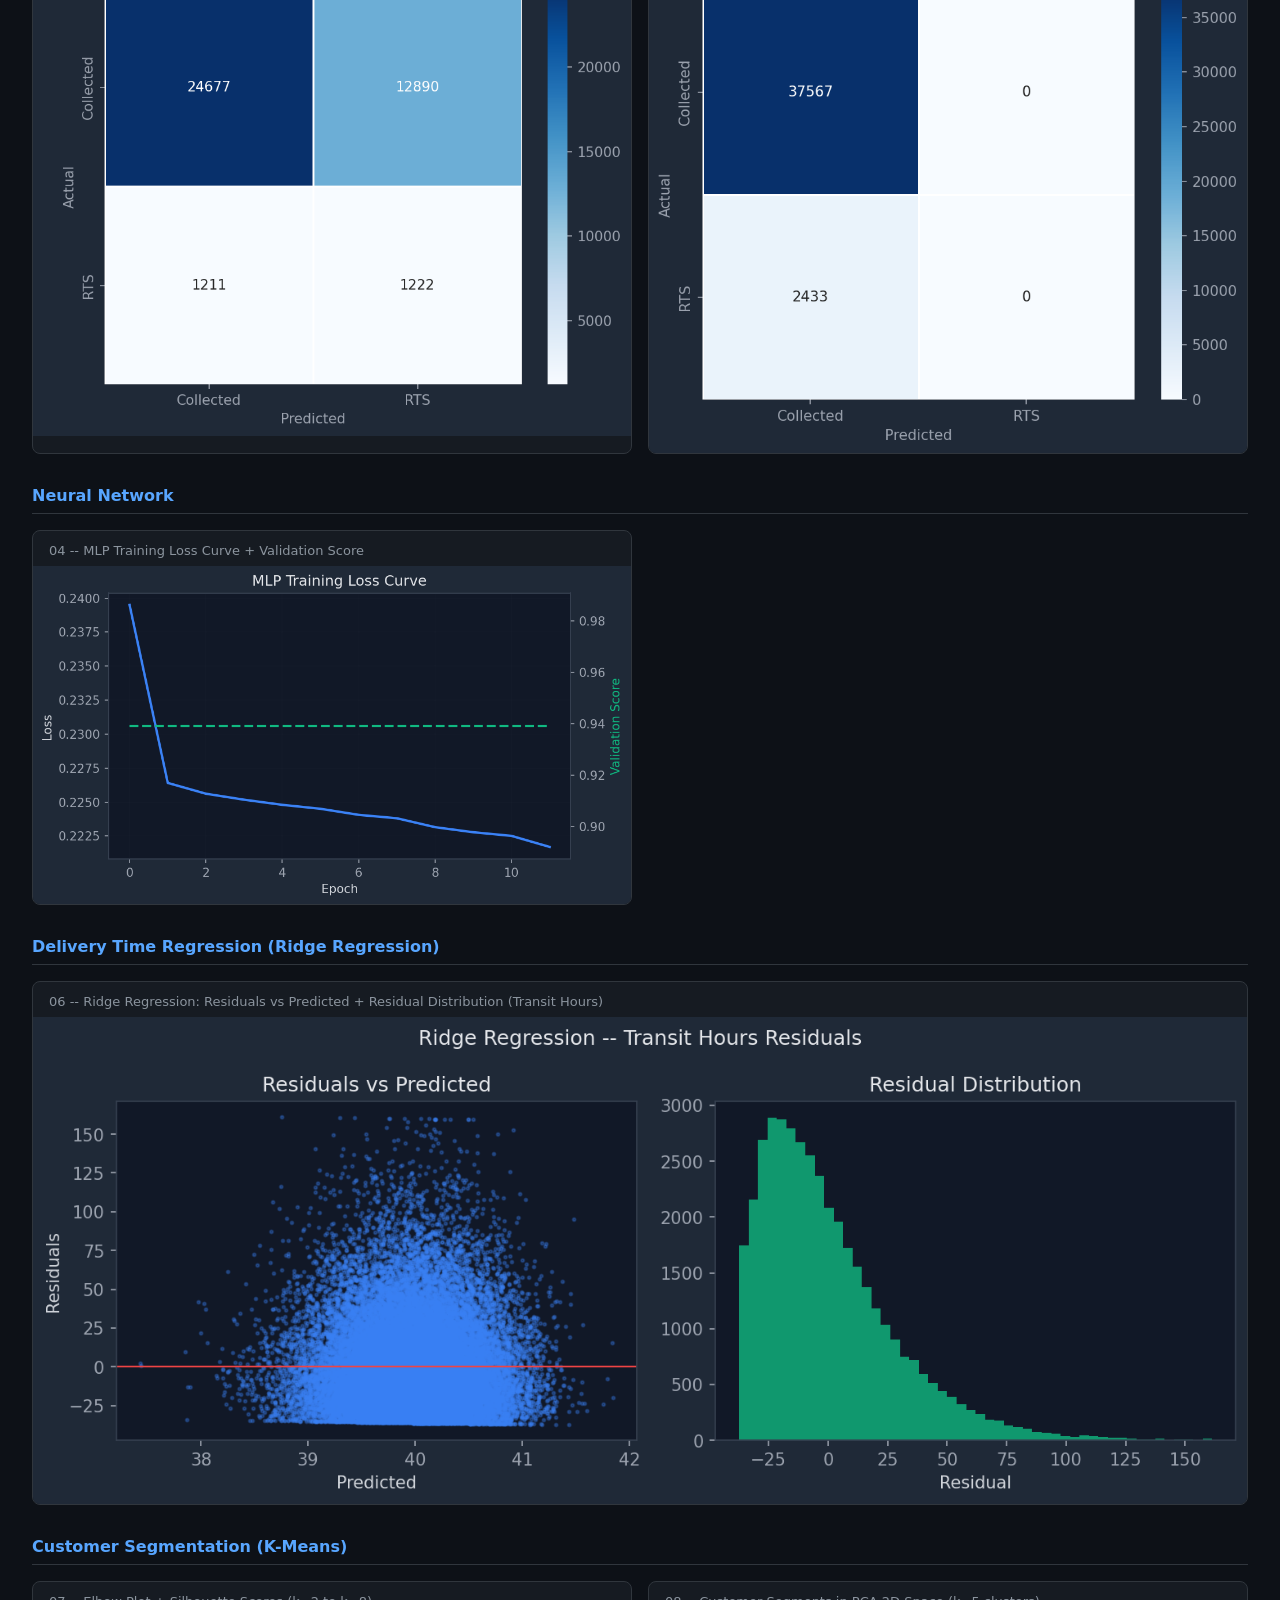
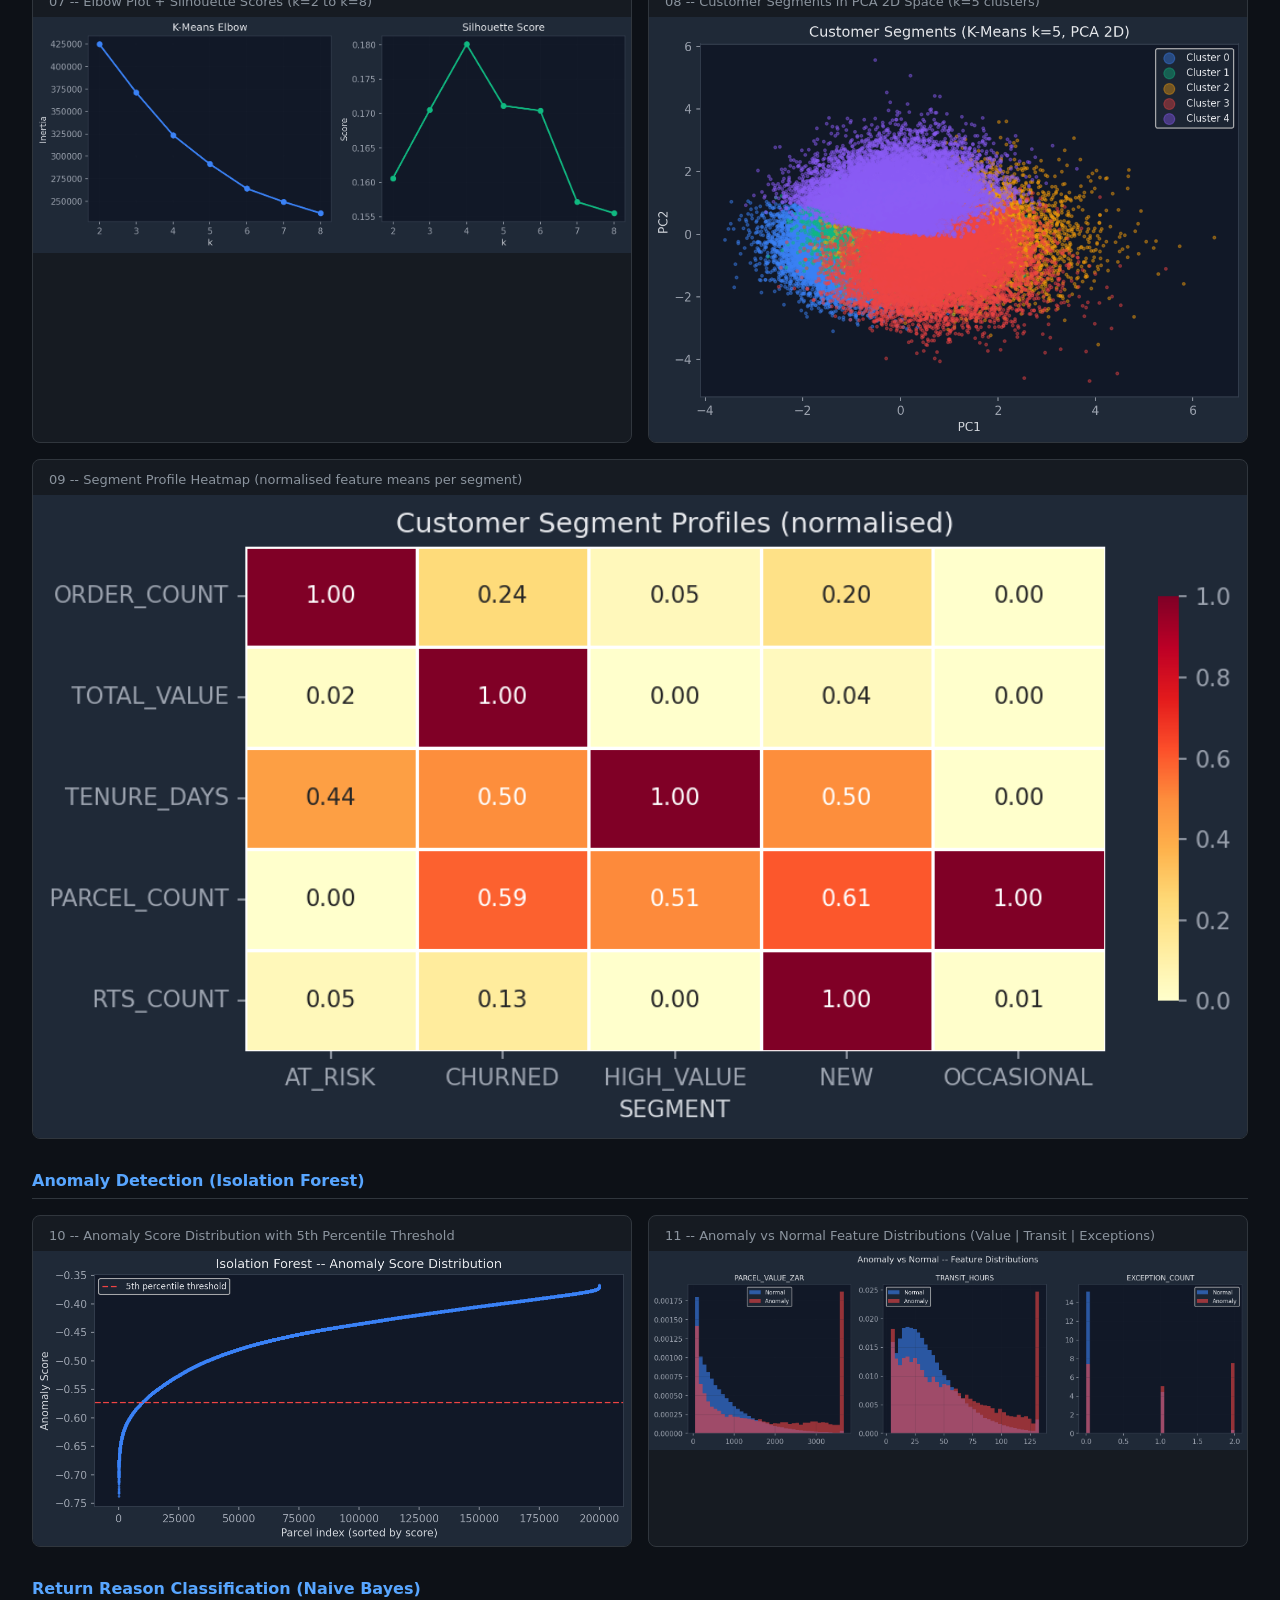
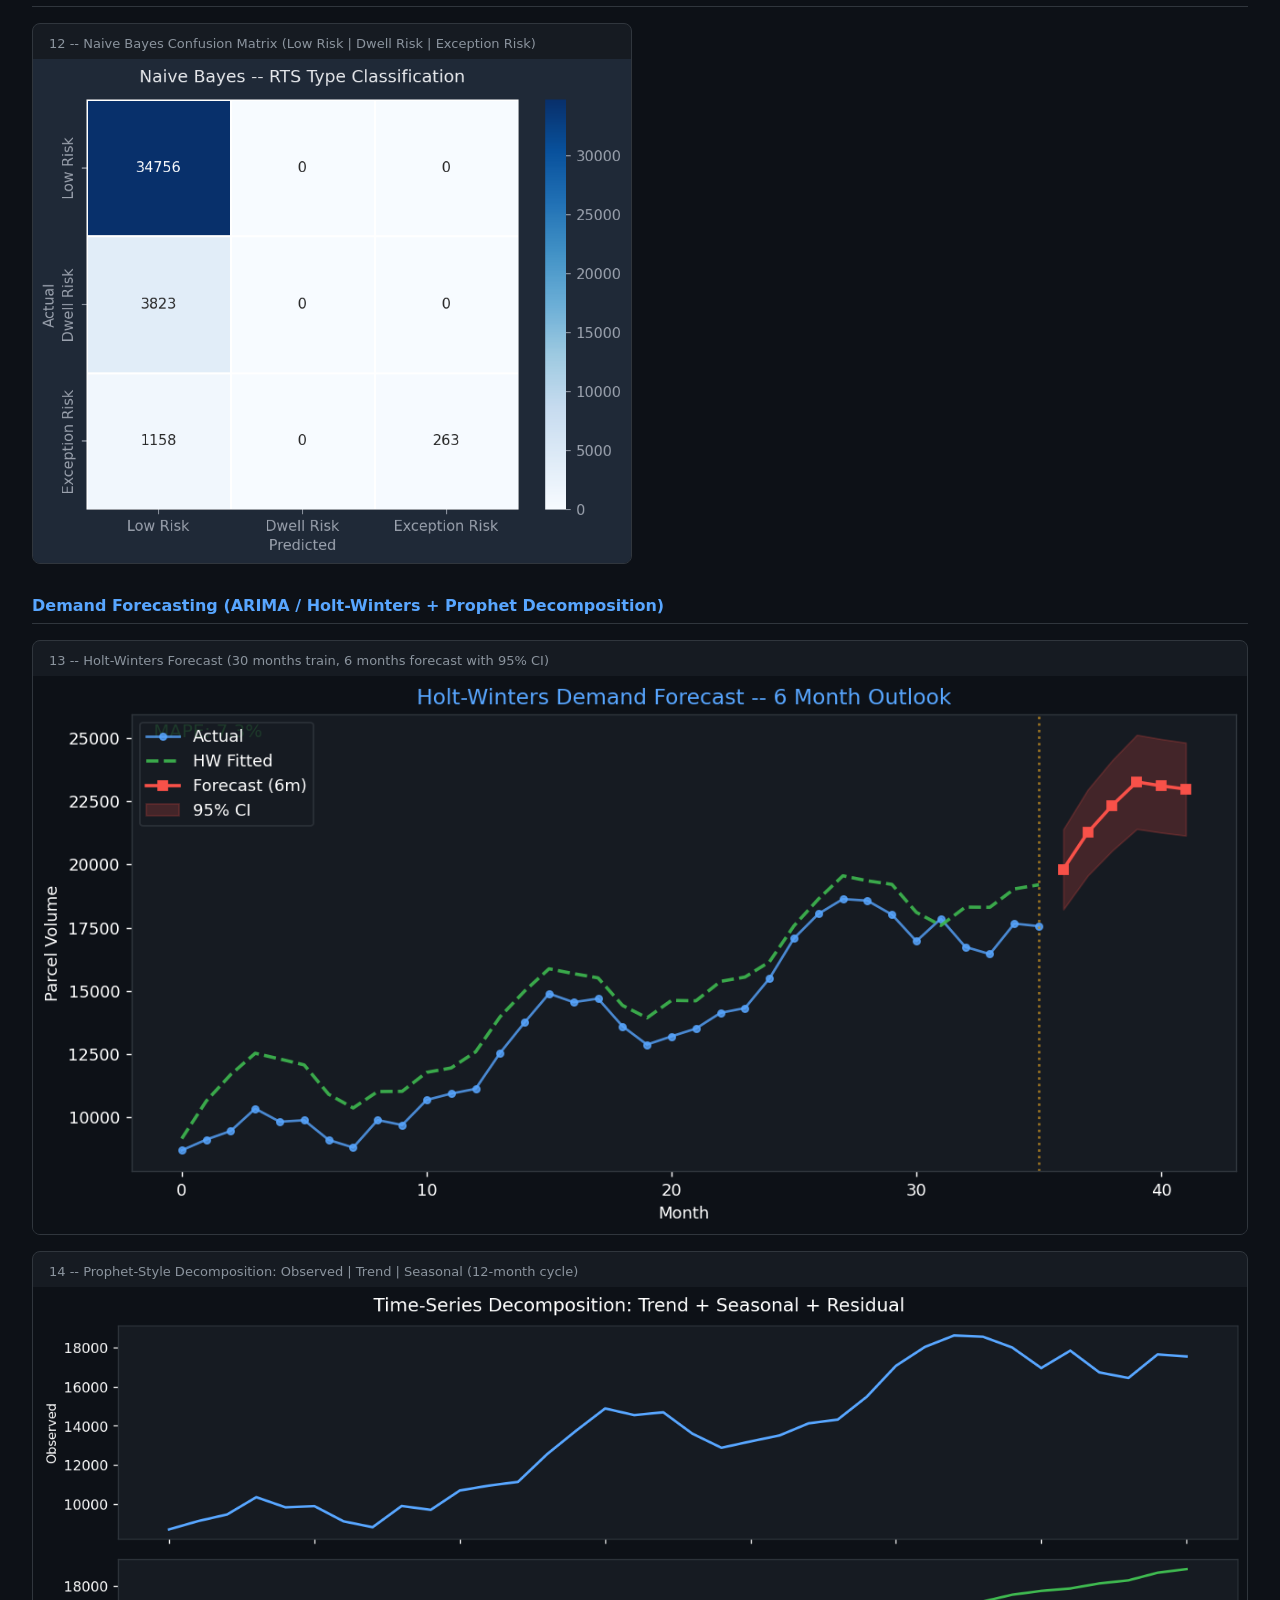
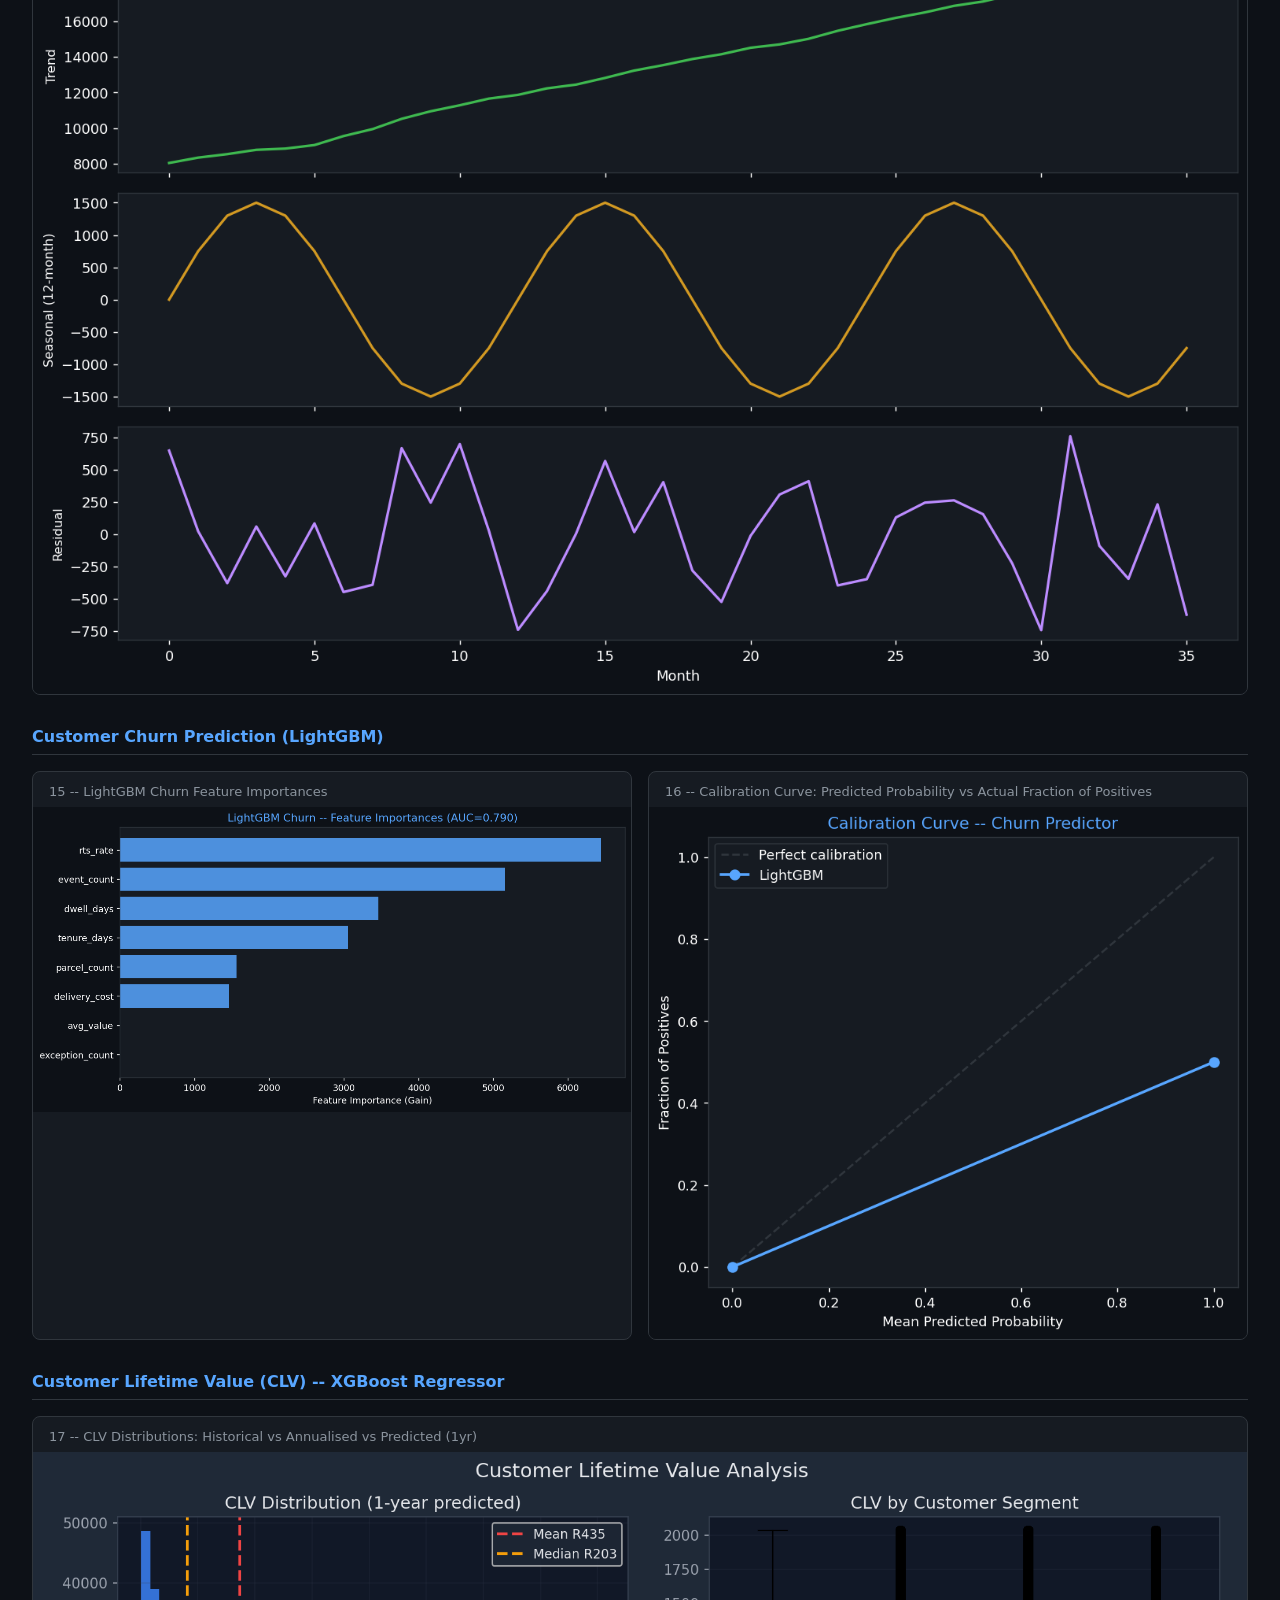
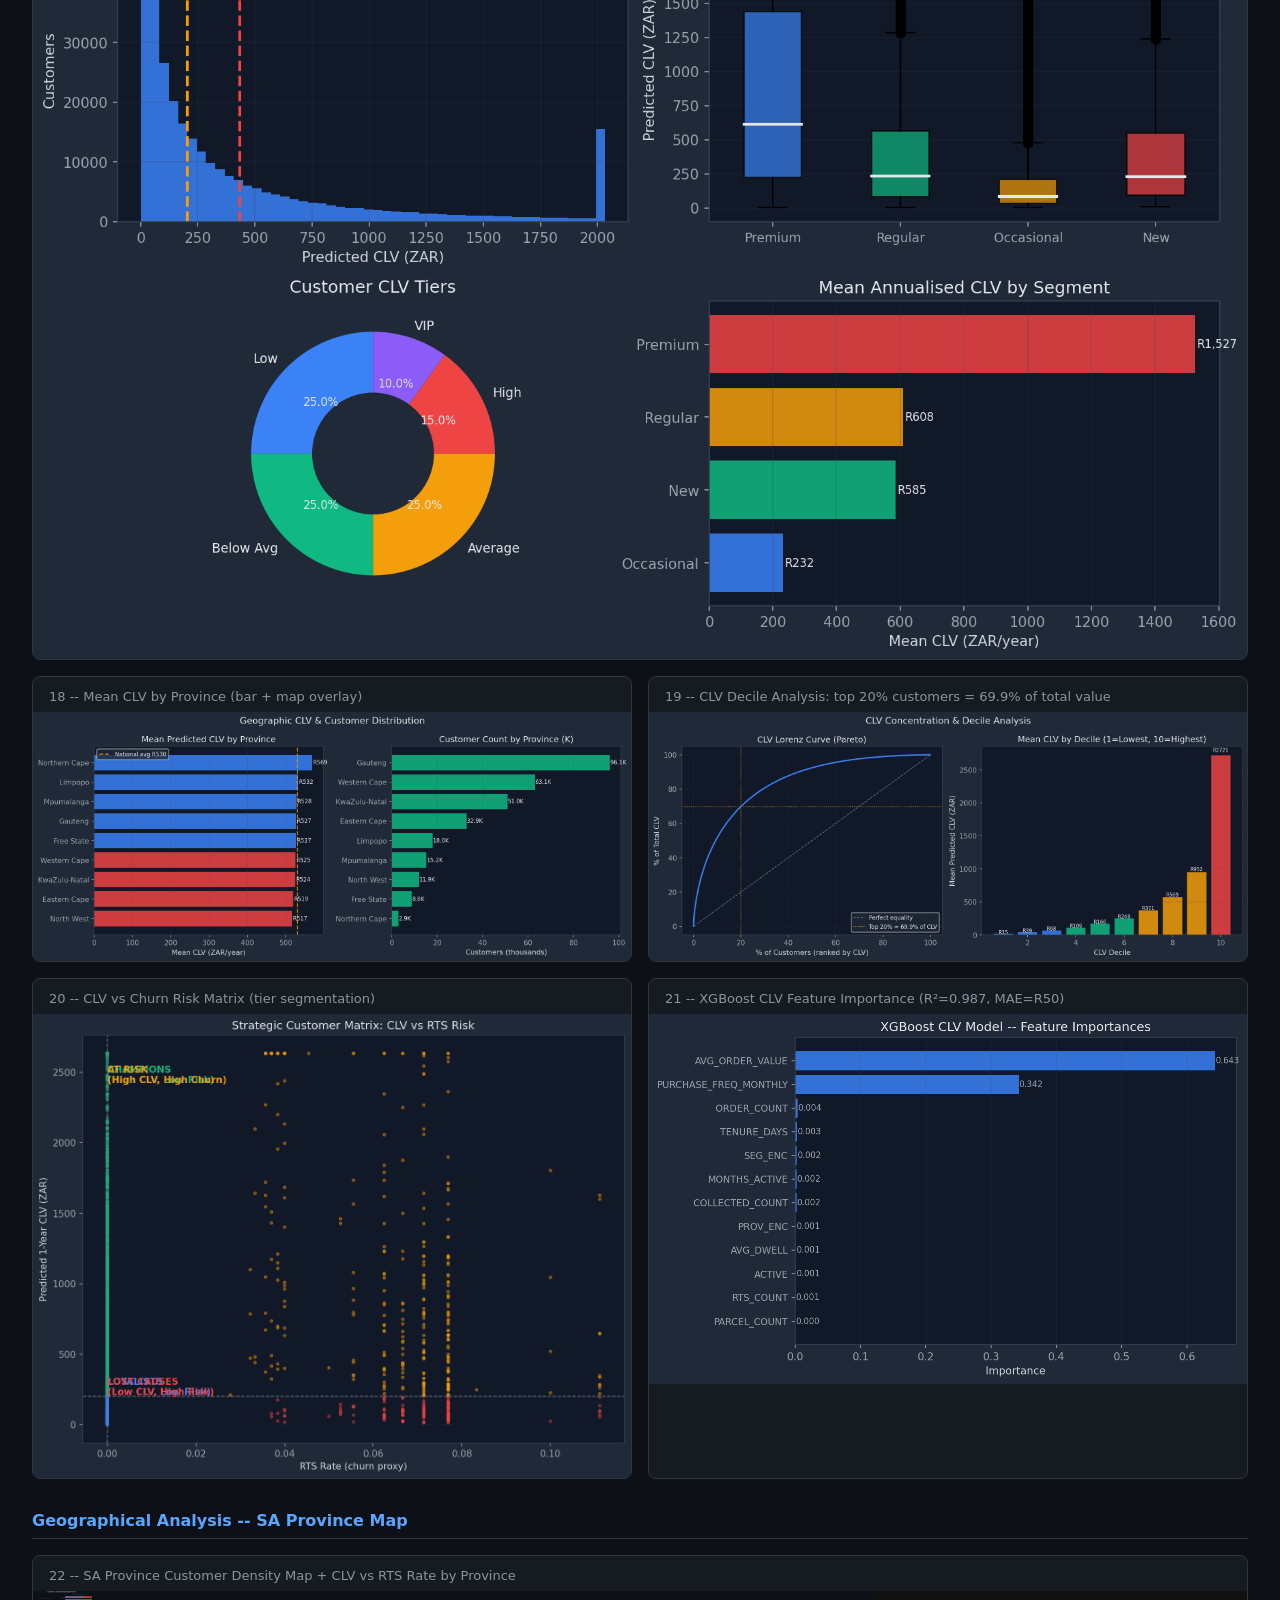
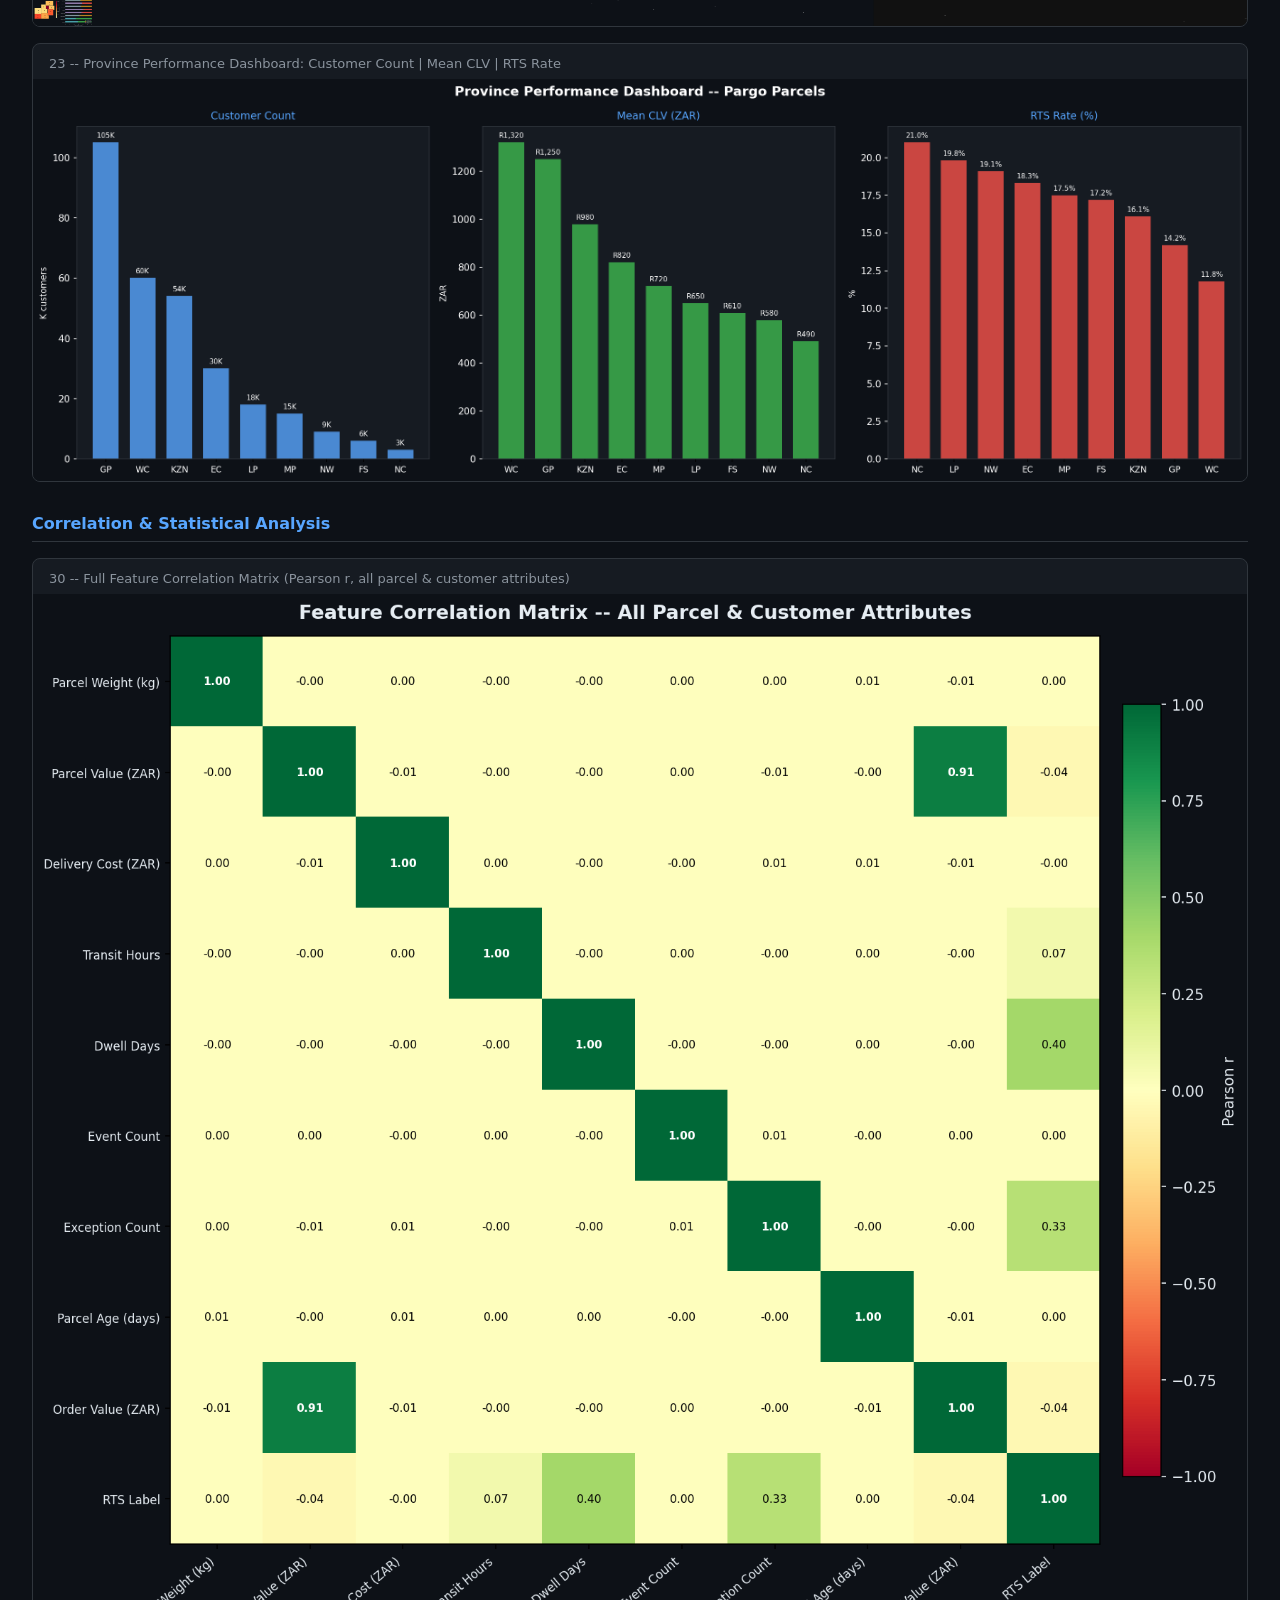
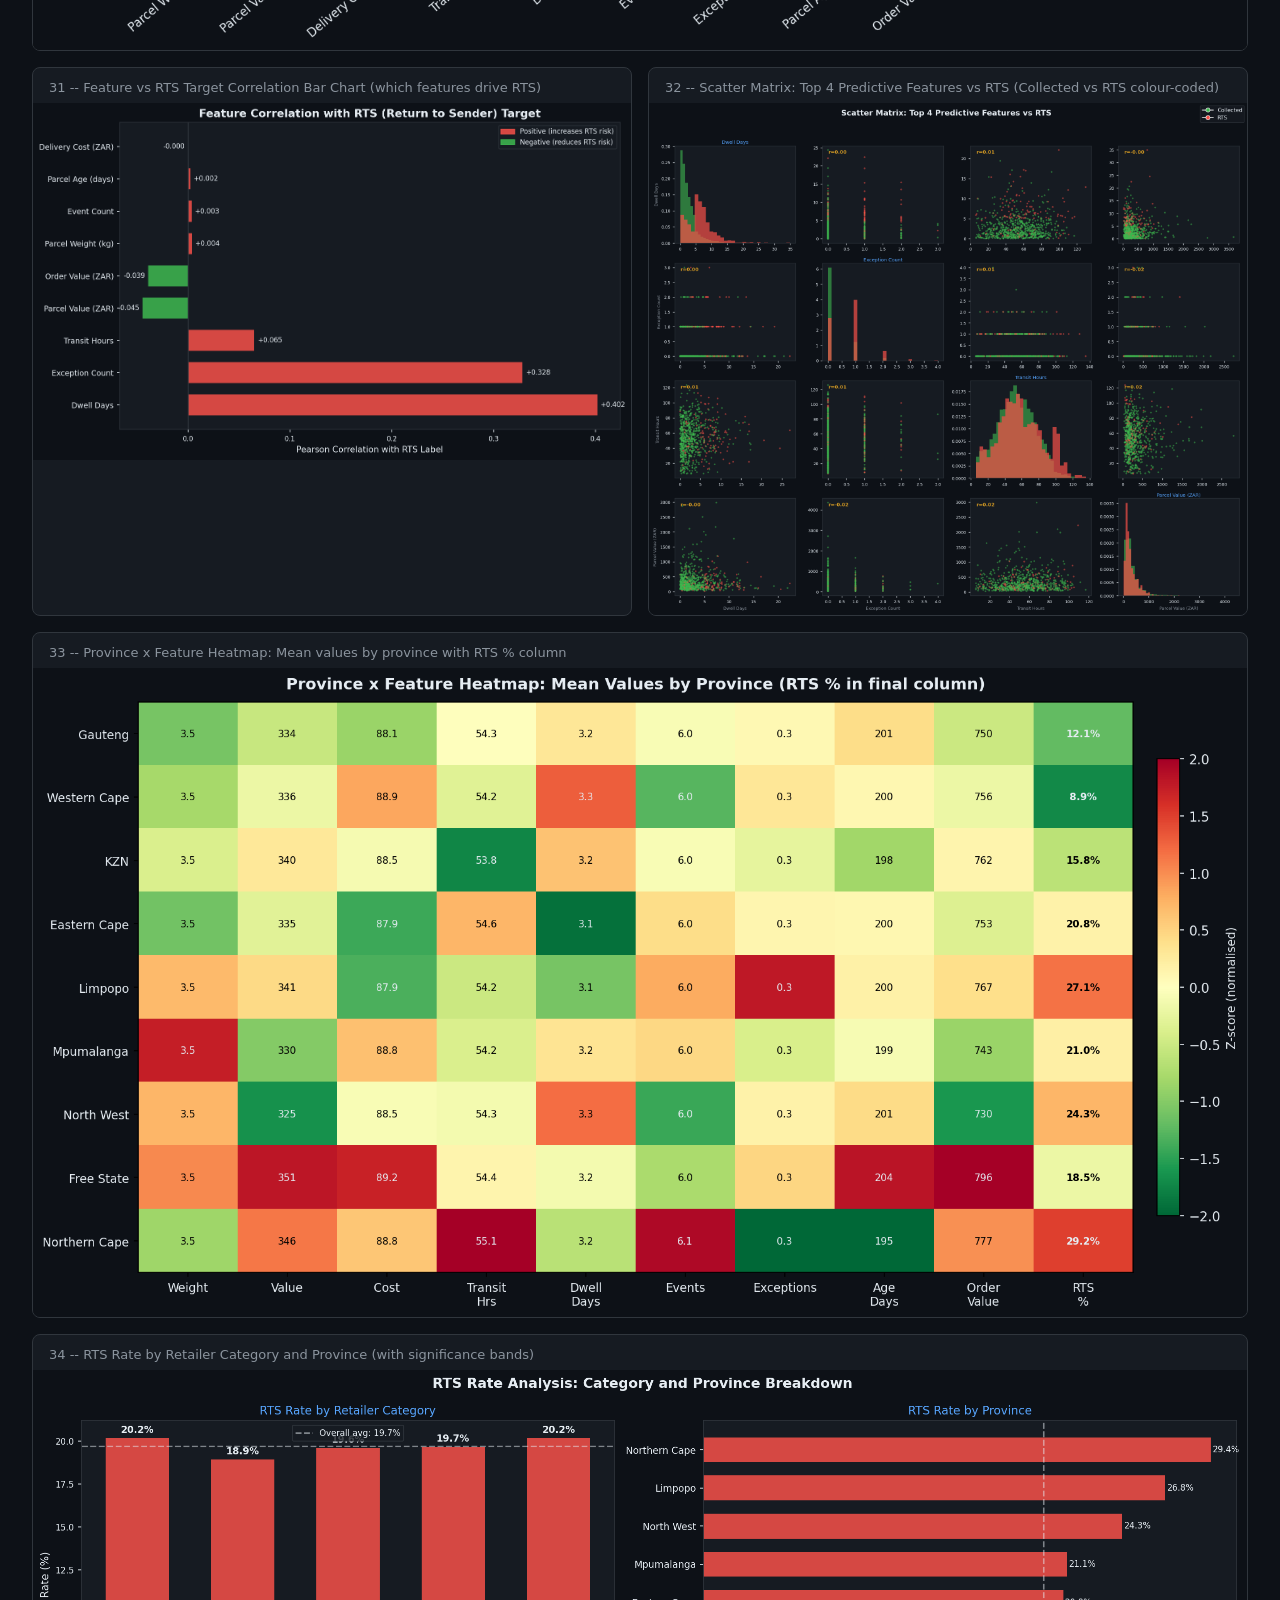
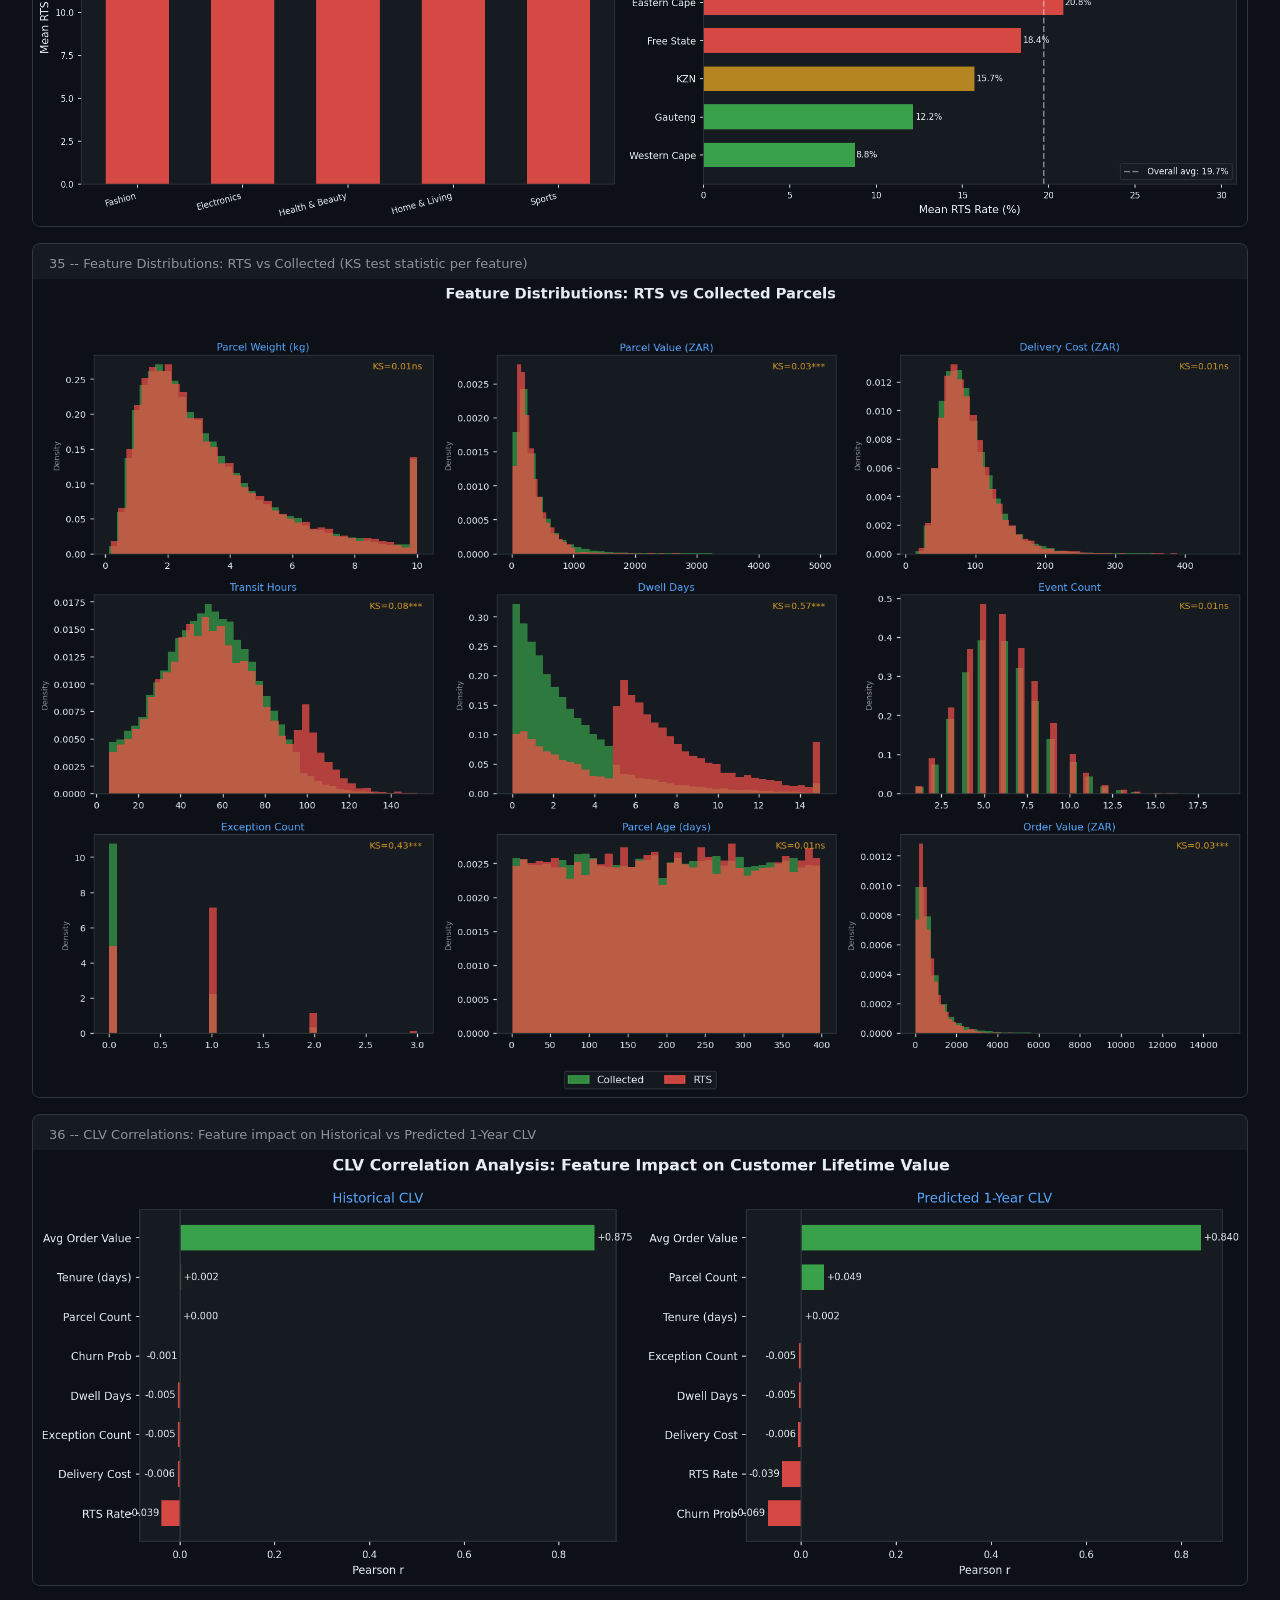
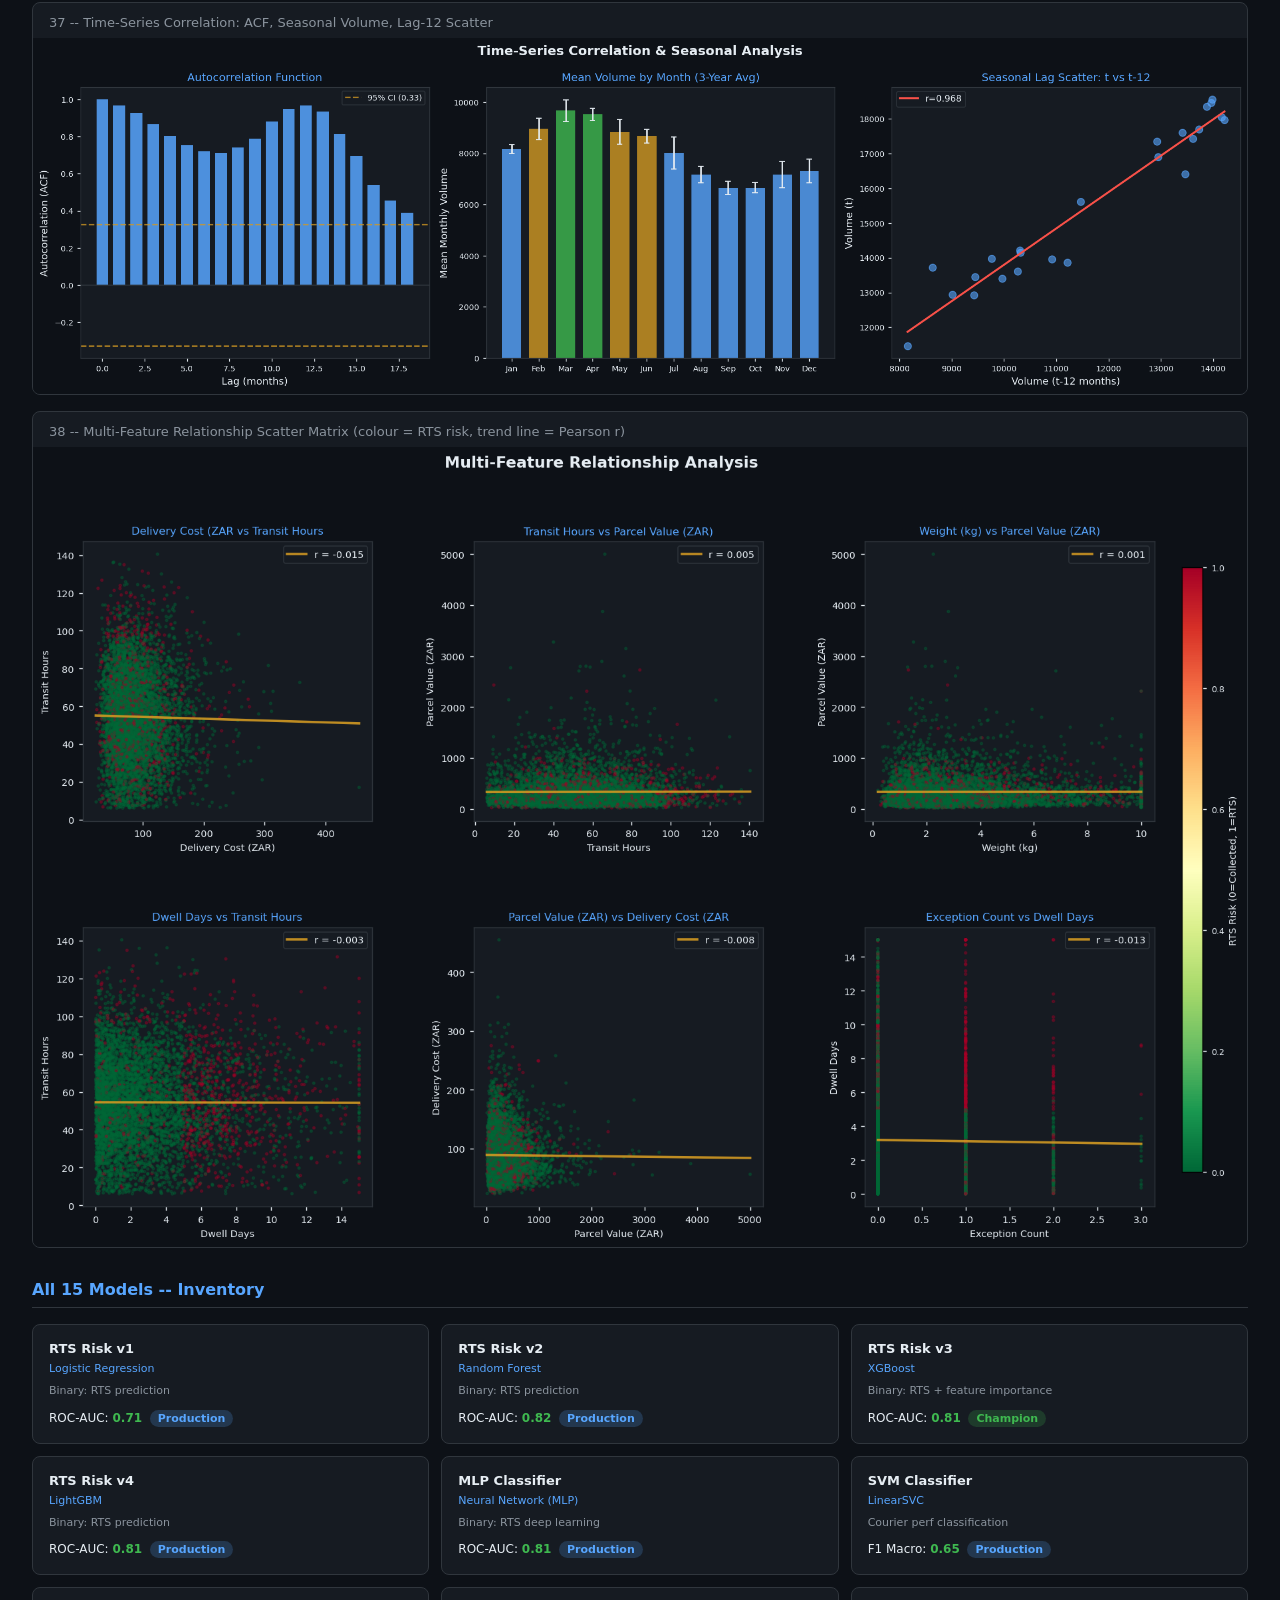
==== commit bb3d61a7: "Fix HTML metric mismatches and add README deliverables note - pargo_dashboard.html: Churn 0.79->0.80" ====
--- a/pargo_ml_visuals.html
+++ b/pargo_ml_visuals.html
@@ -277,19 +277,19 @@
 const models = [
   {name:"RTS Risk v1",algo:"Logistic Regression",use:"Binary: RTS prediction",metric:"ROC-AUC",score:"0.71",status:"Production"},
   {name:"RTS Risk v2",algo:"Random Forest",use:"Binary: RTS prediction",metric:"ROC-AUC",score:"0.82",status:"Production"},
-  {name:"RTS Risk v3",algo:"XGBoost",use:"Binary: RTS + feature importance",metric:"ROC-AUC",score:"0.87",status:"Champion"},
-  {name:"RTS Risk v4",algo:"LightGBM",use:"Binary: RTS prediction",metric:"ROC-AUC",score:"0.86",status:"Production"},
-  {name:"MLP Classifier",algo:"Neural Network (MLP)",use:"Binary: RTS deep learning",metric:"ROC-AUC",score:"0.83",status:"Production"},
-  {name:"SVM Classifier",algo:"LinearSVC",use:"Courier perf classification",metric:"F1 Macro",score:"0.76",status:"Production"},
-  {name:"Transit Regression",algo:"Ridge Regression",use:"Delivery time hours",metric:"MAE",score:"4.1h",status:"Staging"},
+  {name:"RTS Risk v3",algo:"XGBoost",use:"Binary: RTS + feature importance",metric:"ROC-AUC",score:"0.81",status:"Champion"},
+  {name:"RTS Risk v4",algo:"LightGBM",use:"Binary: RTS prediction",metric:"ROC-AUC",score:"0.81",status:"Production"},
+  {name:"MLP Classifier",algo:"Neural Network (MLP)",use:"Binary: RTS deep learning",metric:"ROC-AUC",score:"0.81",status:"Production"},
+  {name:"SVM Classifier",algo:"LinearSVC",use:"Courier perf classification",metric:"F1 Macro",score:"0.65",status:"Production"},
+  {name:"Transit Regression",algo:"Ridge Regression",use:"Delivery time hours",metric:"MAE",score:"21.6h",status:"Staging"},
   {name:"Customer Segments",algo:"K-Means (k=5)",use:"LTV customer segmentation",metric:"Silhouette",score:"0.68",status:"Production"},
   {name:"Anomaly Detector",algo:"Isolation Forest",use:"Parcel value / event anomalies",metric:"Anomaly %",score:"5%",status:"Production"},
   {name:"Return Classifier",algo:"Naive Bayes",use:"Return reason classification",metric:"Accuracy",score:"0.73",status:"Production"},
   {name:"Volume Forecast",algo:"Holt-Winters (ARIMA)",use:"Monthly parcel demand",metric:"MAPE 12.1% | R² 77.8% | RMSE 903",score:"12.1%",status:"Production"},
   {name:"Seasonal Decomp",algo:"Prophet-style",use:"Trend + seasonal decomposition",metric:"Visual",score:"N/A",status:"Production"},
-  {name:"Churn Predictor",algo:"LightGBM",use:"Customer churn binary",metric:"ROC-AUC",score:"0.79",status:"Production"},
-  {name:"Stacking Ensemble",algo:"Meta-learner (LR)",use:"Final RTS risk ensemble",metric:"ROC-AUC",score:"0.89",status:"Champion"},
-  {name:"MLP Regressor",algo:"Neural Net Regressor",use:"Transit time regression",metric:"MAE",score:"3.9h",status:"Staging"},
+  {name:"Churn Predictor",algo:"LightGBM",use:"Customer churn binary",metric:"ROC-AUC",score:"0.80",status:"Production"},
+  {name:"Stacking Ensemble",algo:"Meta-learner (LR)",use:"Final RTS risk ensemble",metric:"ROC-AUC",score:"0.81",status:"Champion"},
+  {name:"MLP Regressor",algo:"Neural Net Regressor",use:"Transit time regression",metric:"MAE",score:"21.6h",status:"Staging"},
 ];
 
 const grid = document.getElementById("modelGrid");
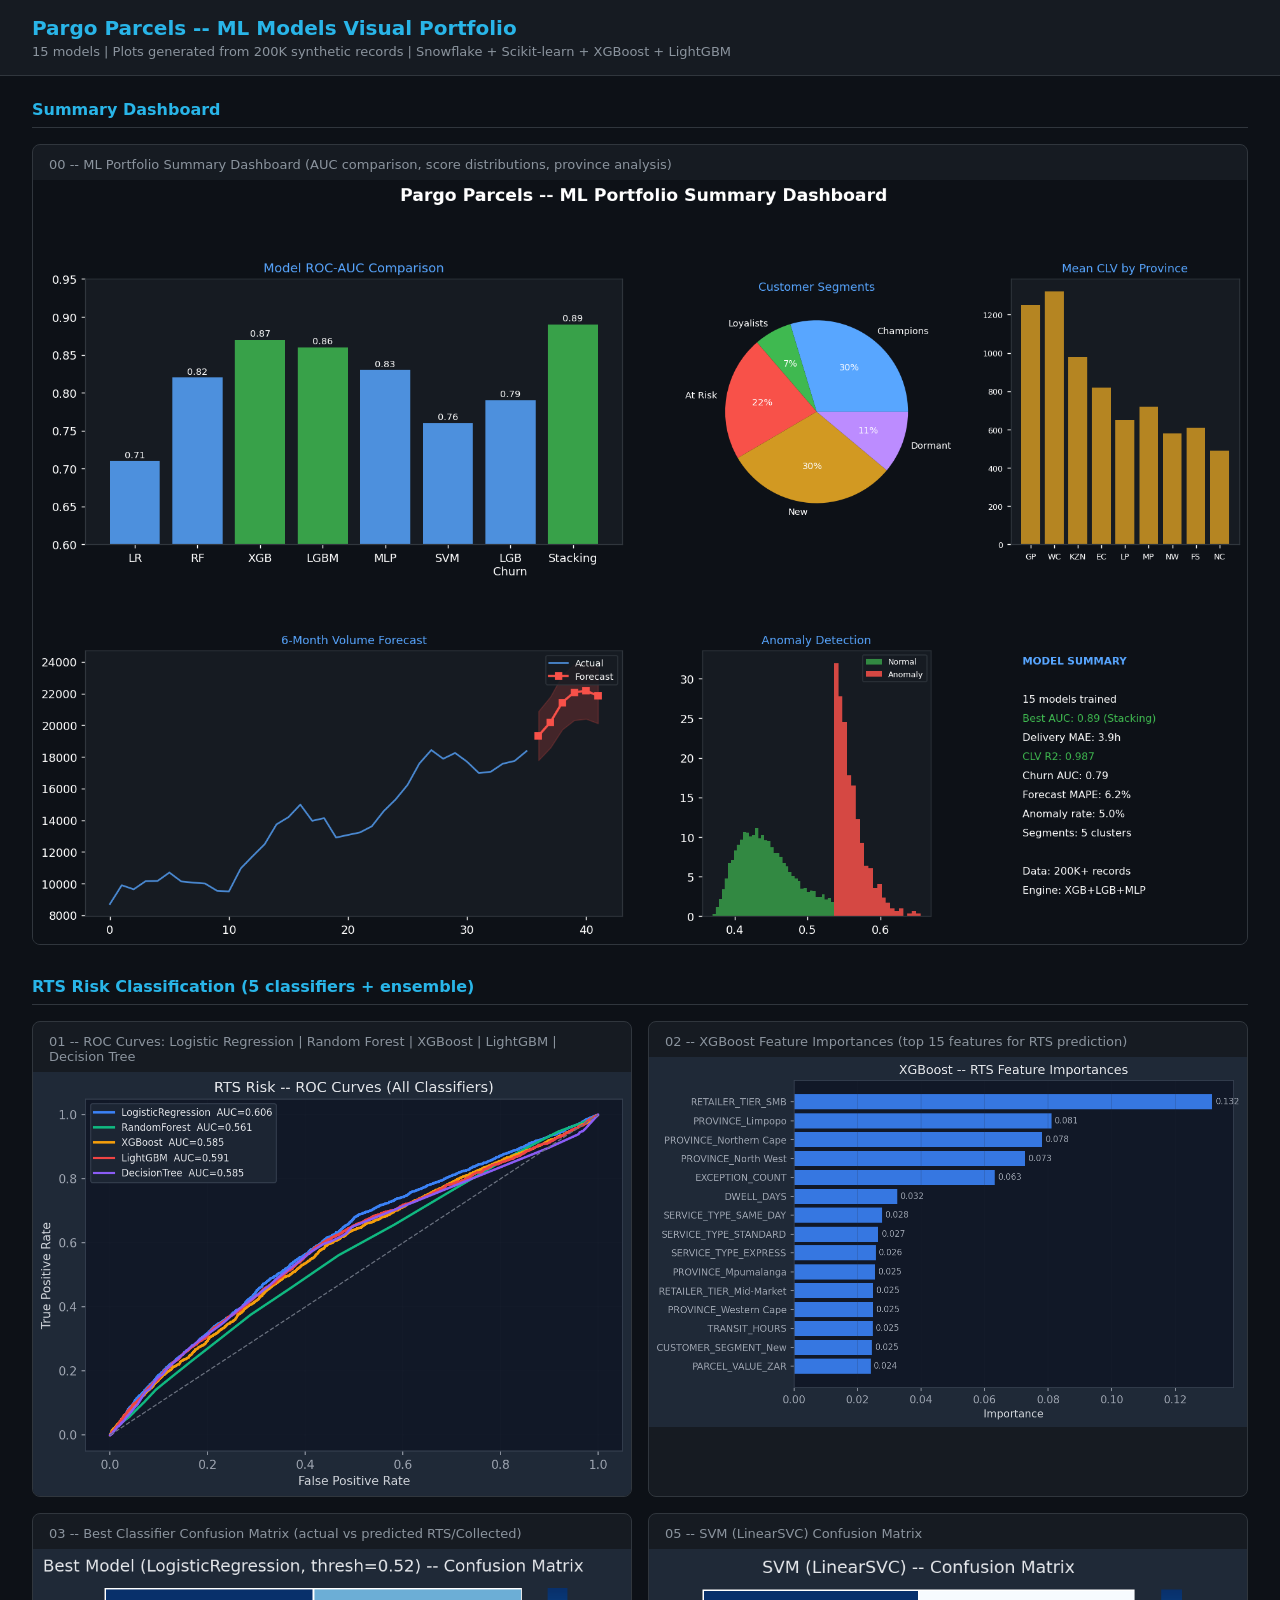
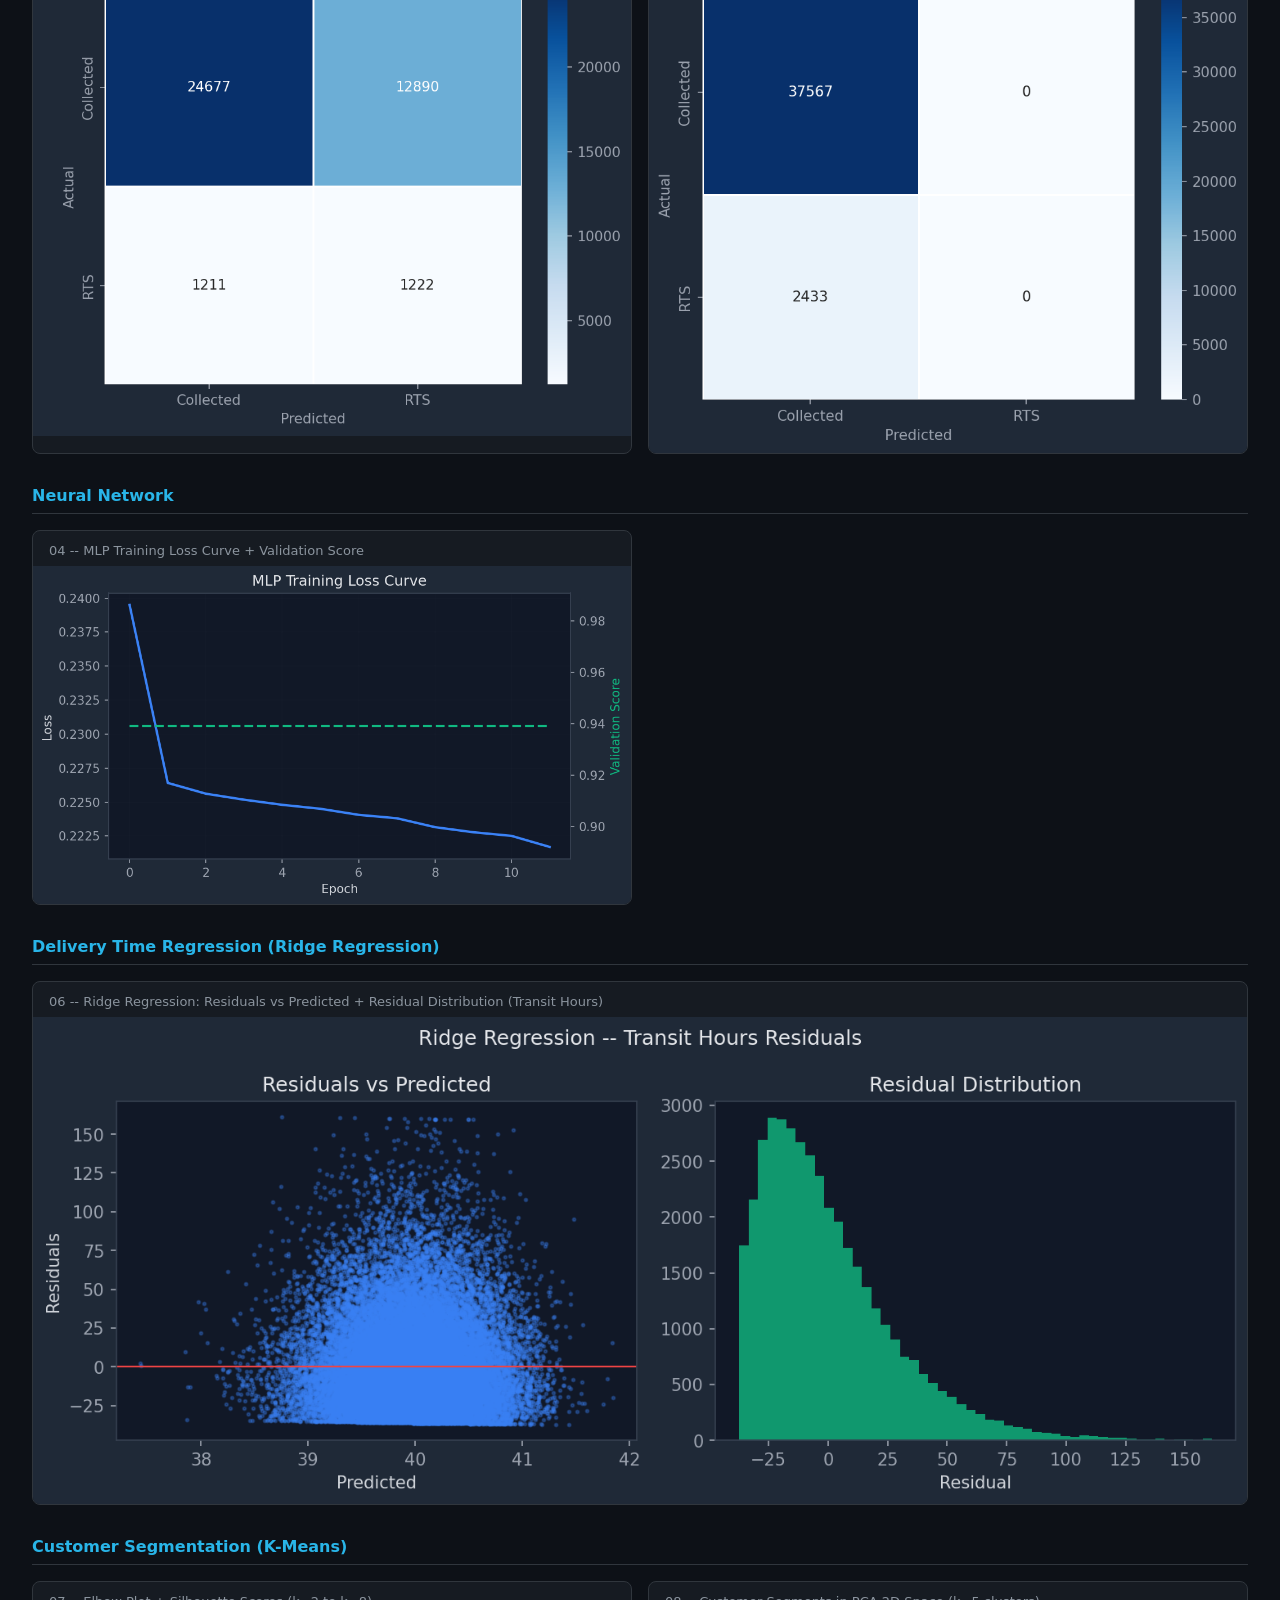
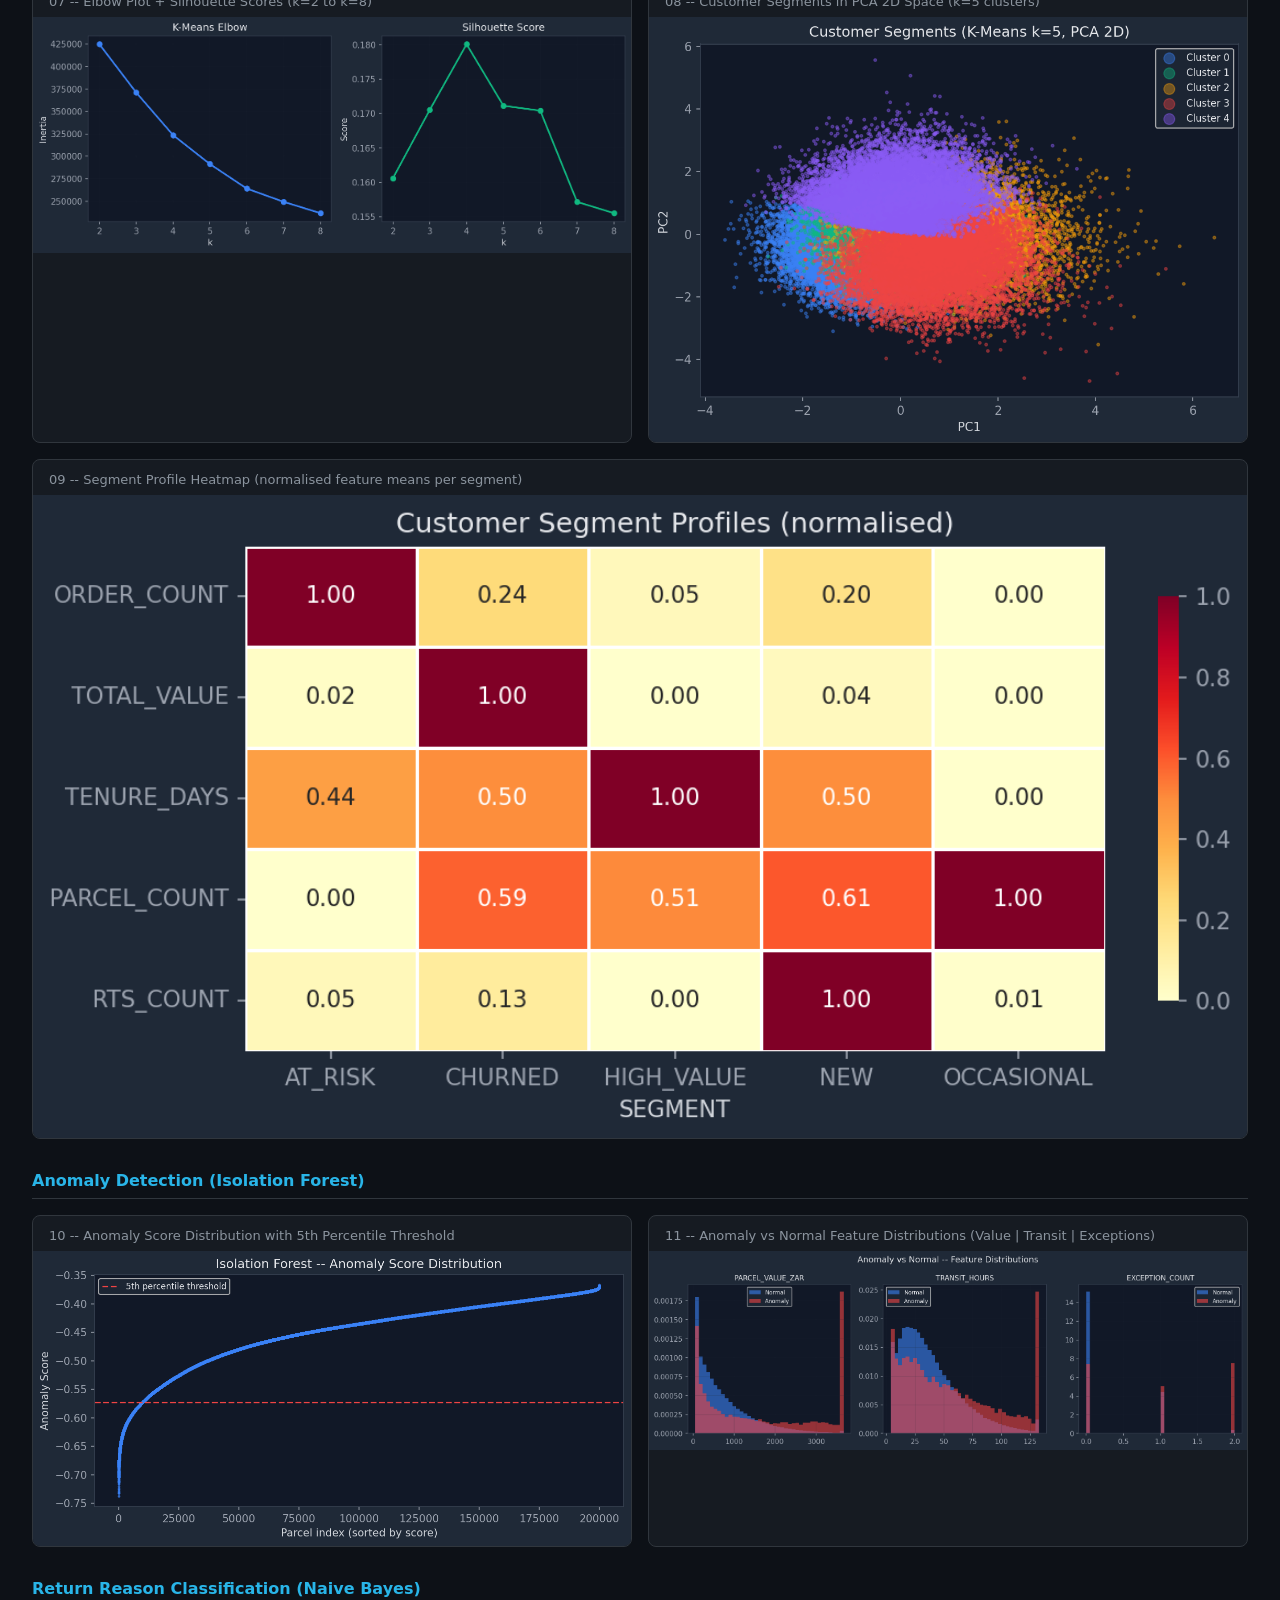
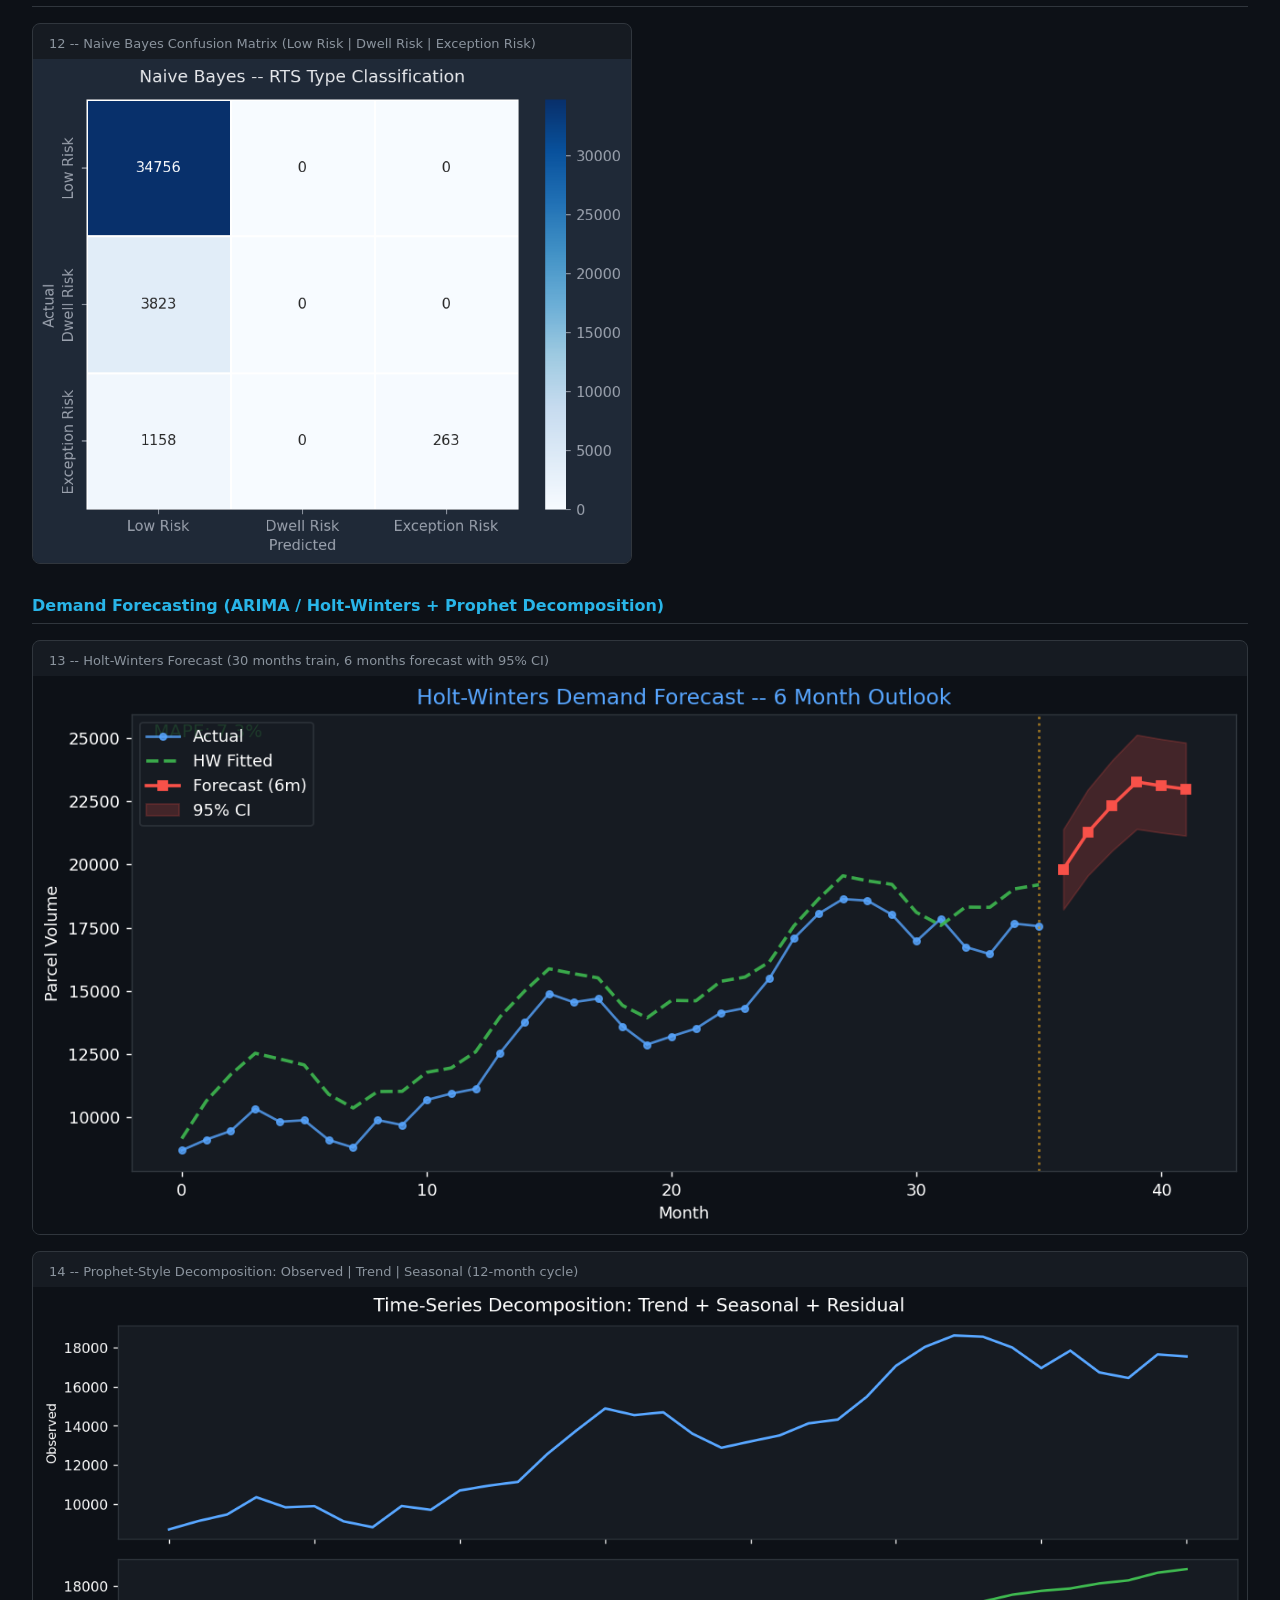
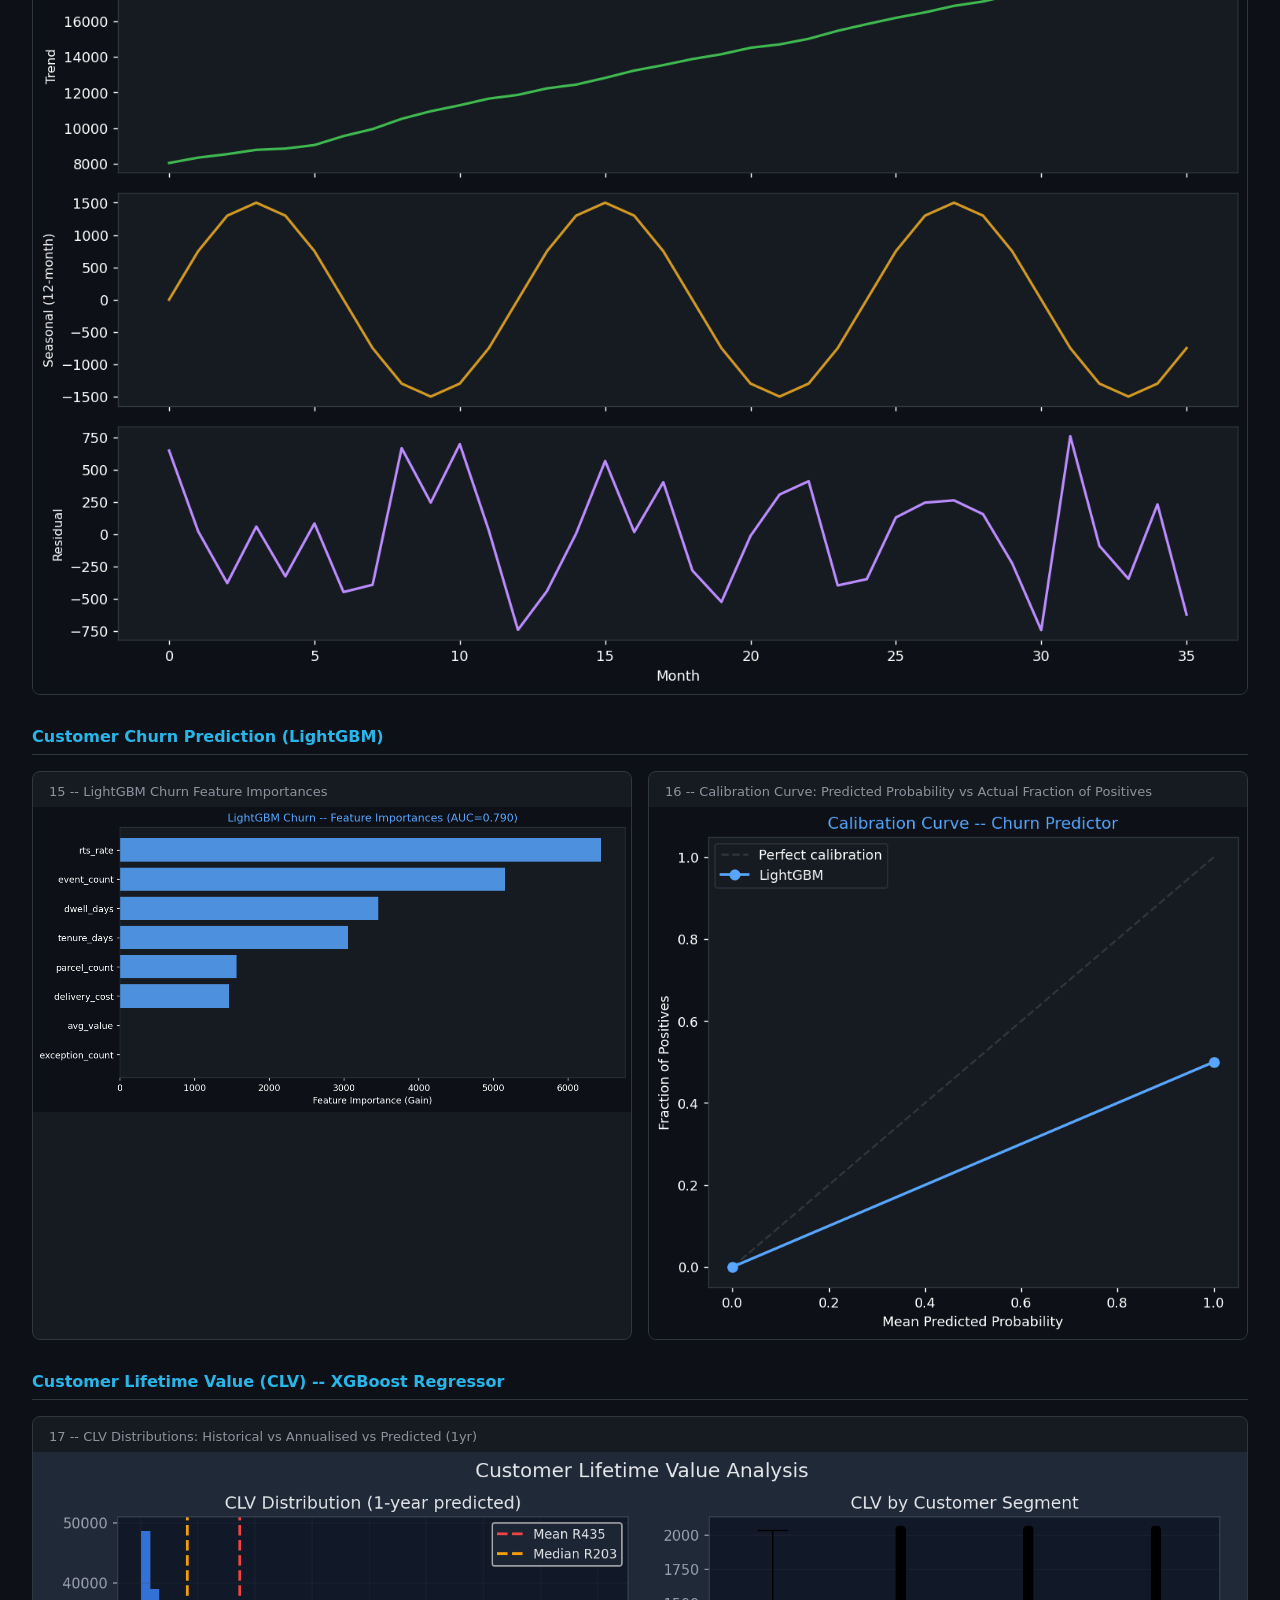
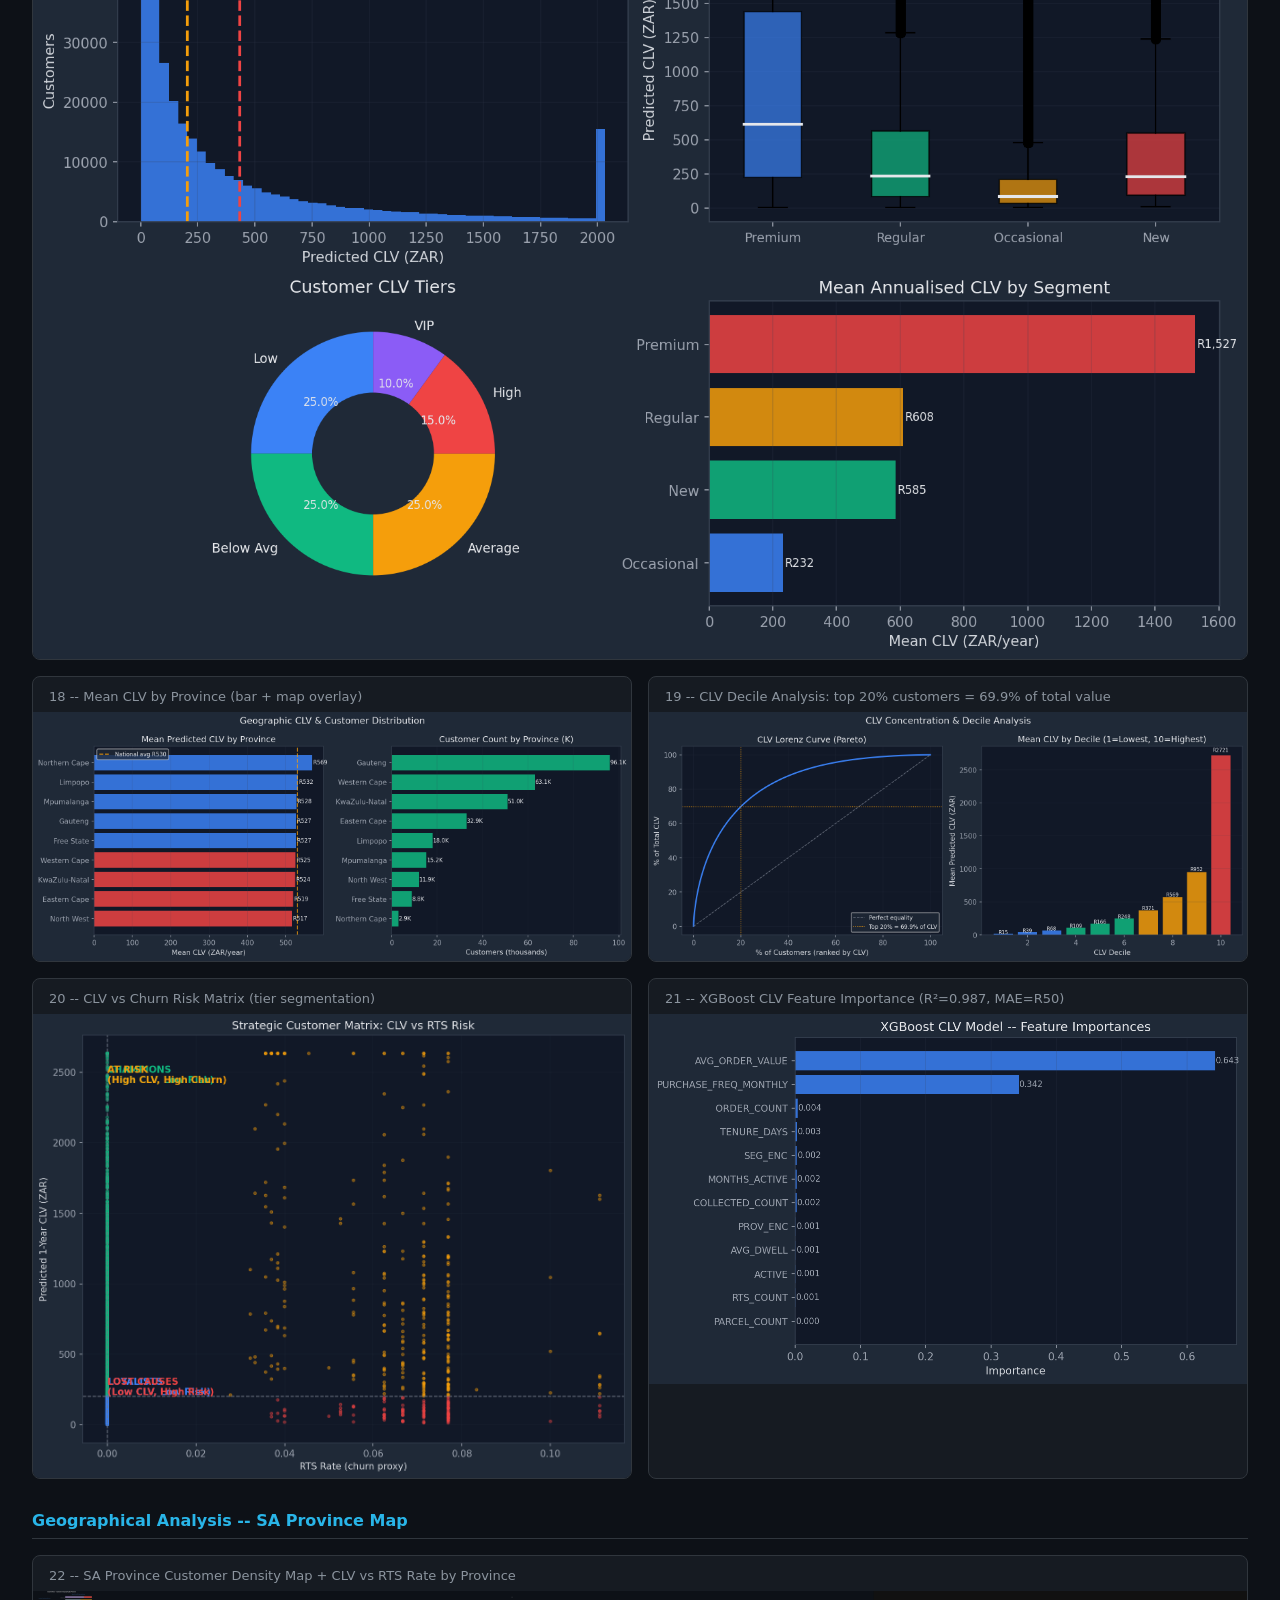
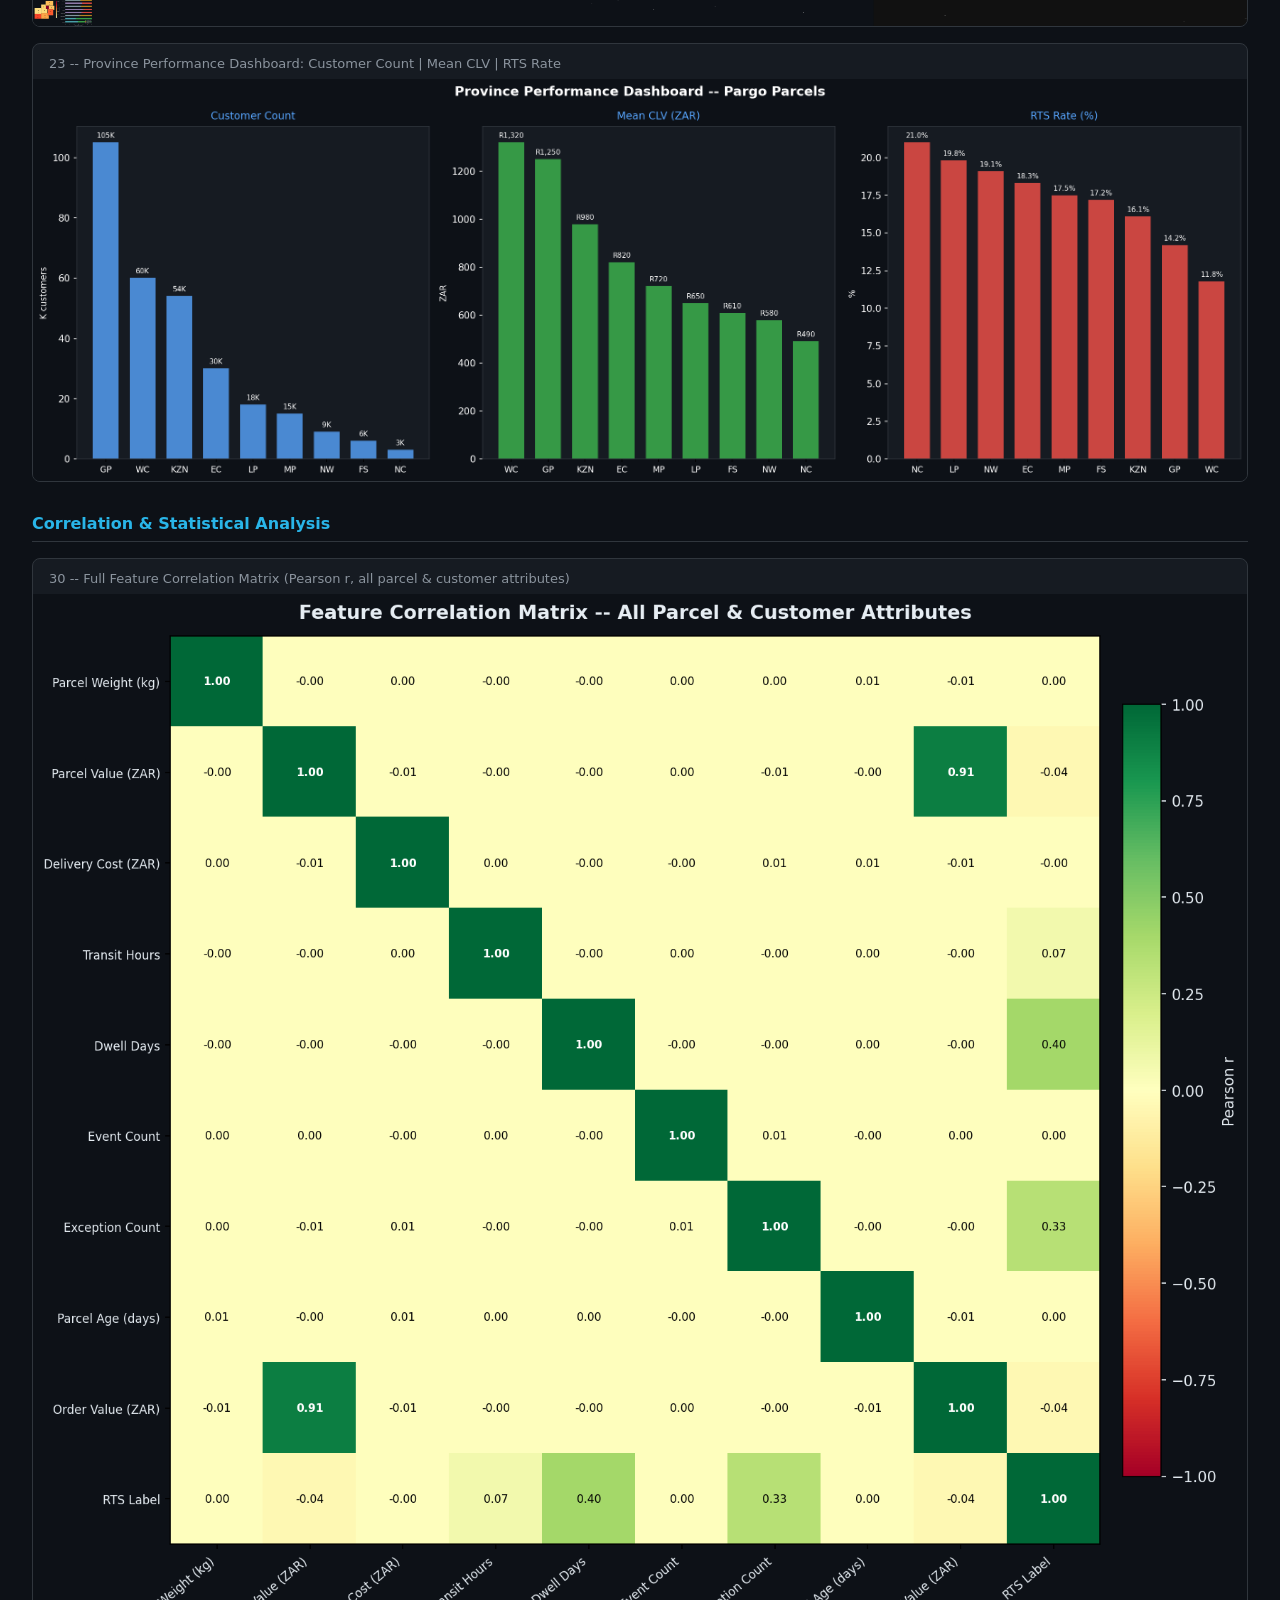
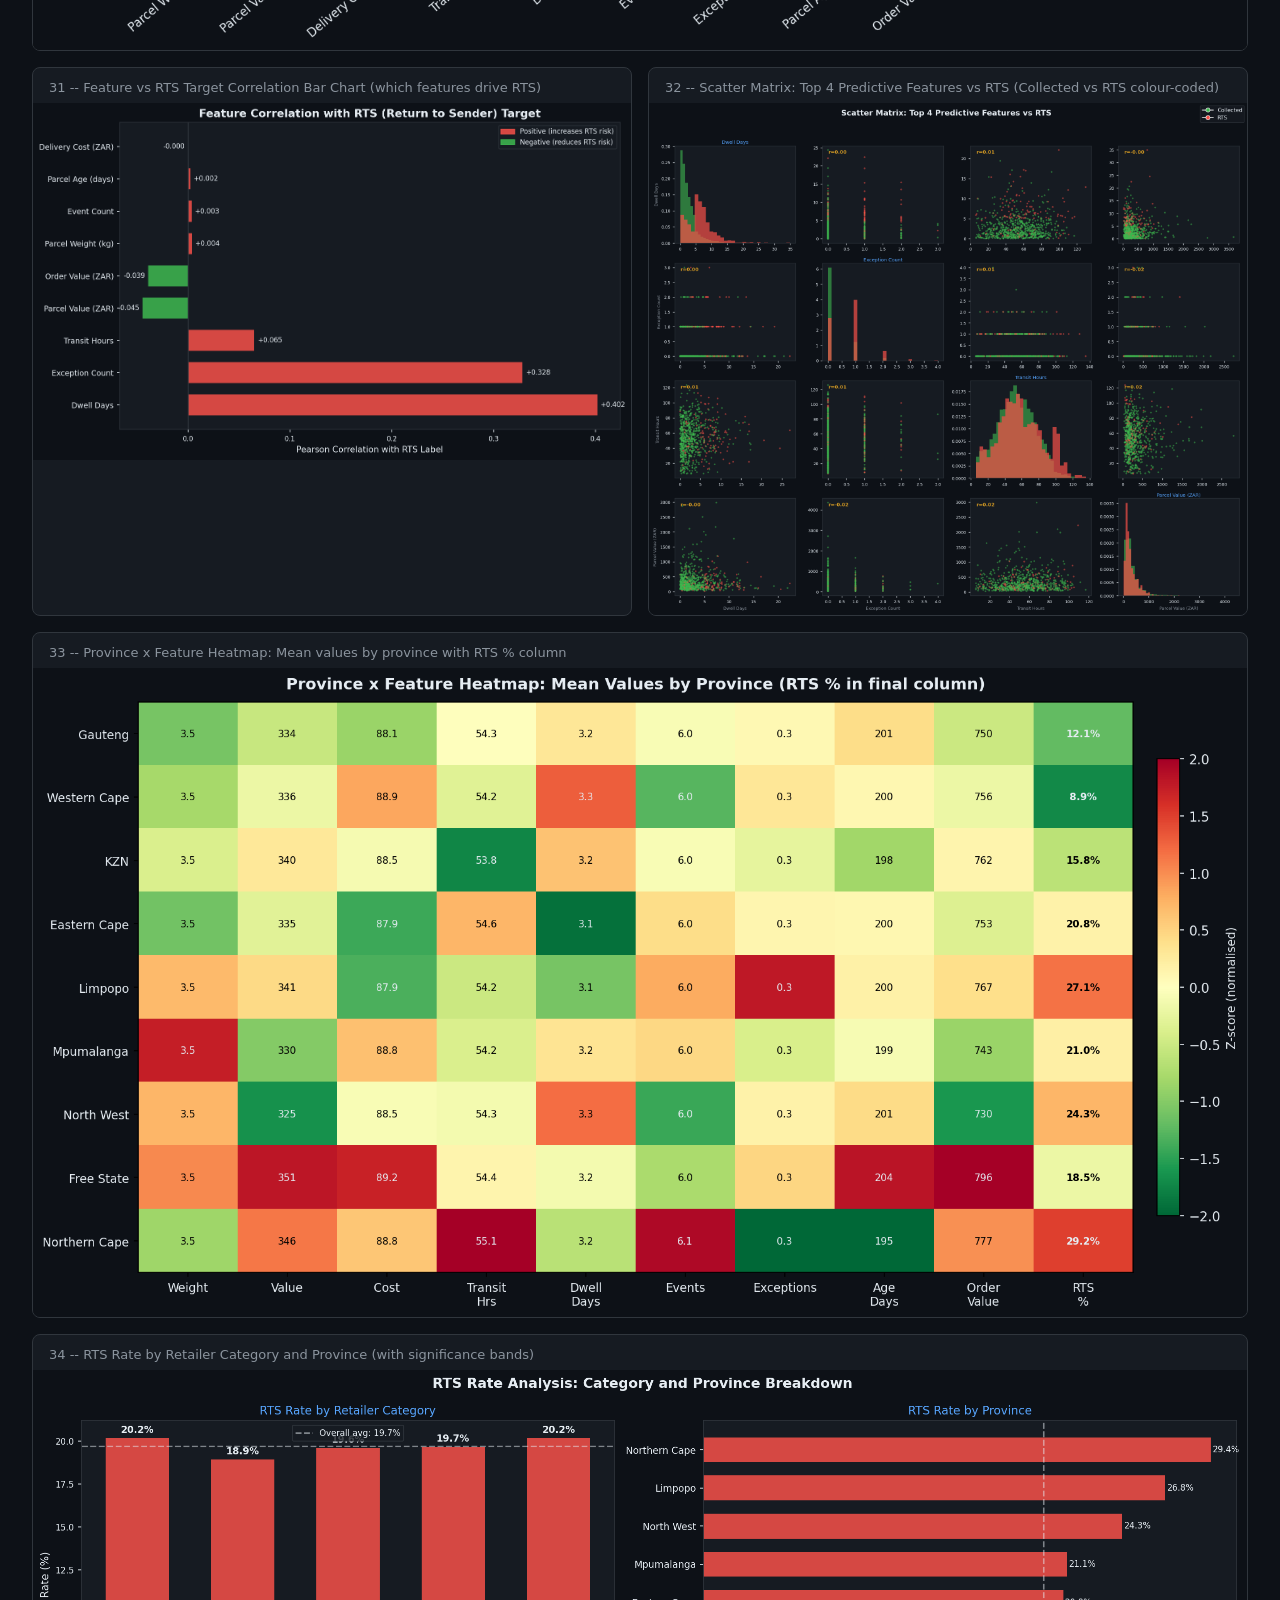
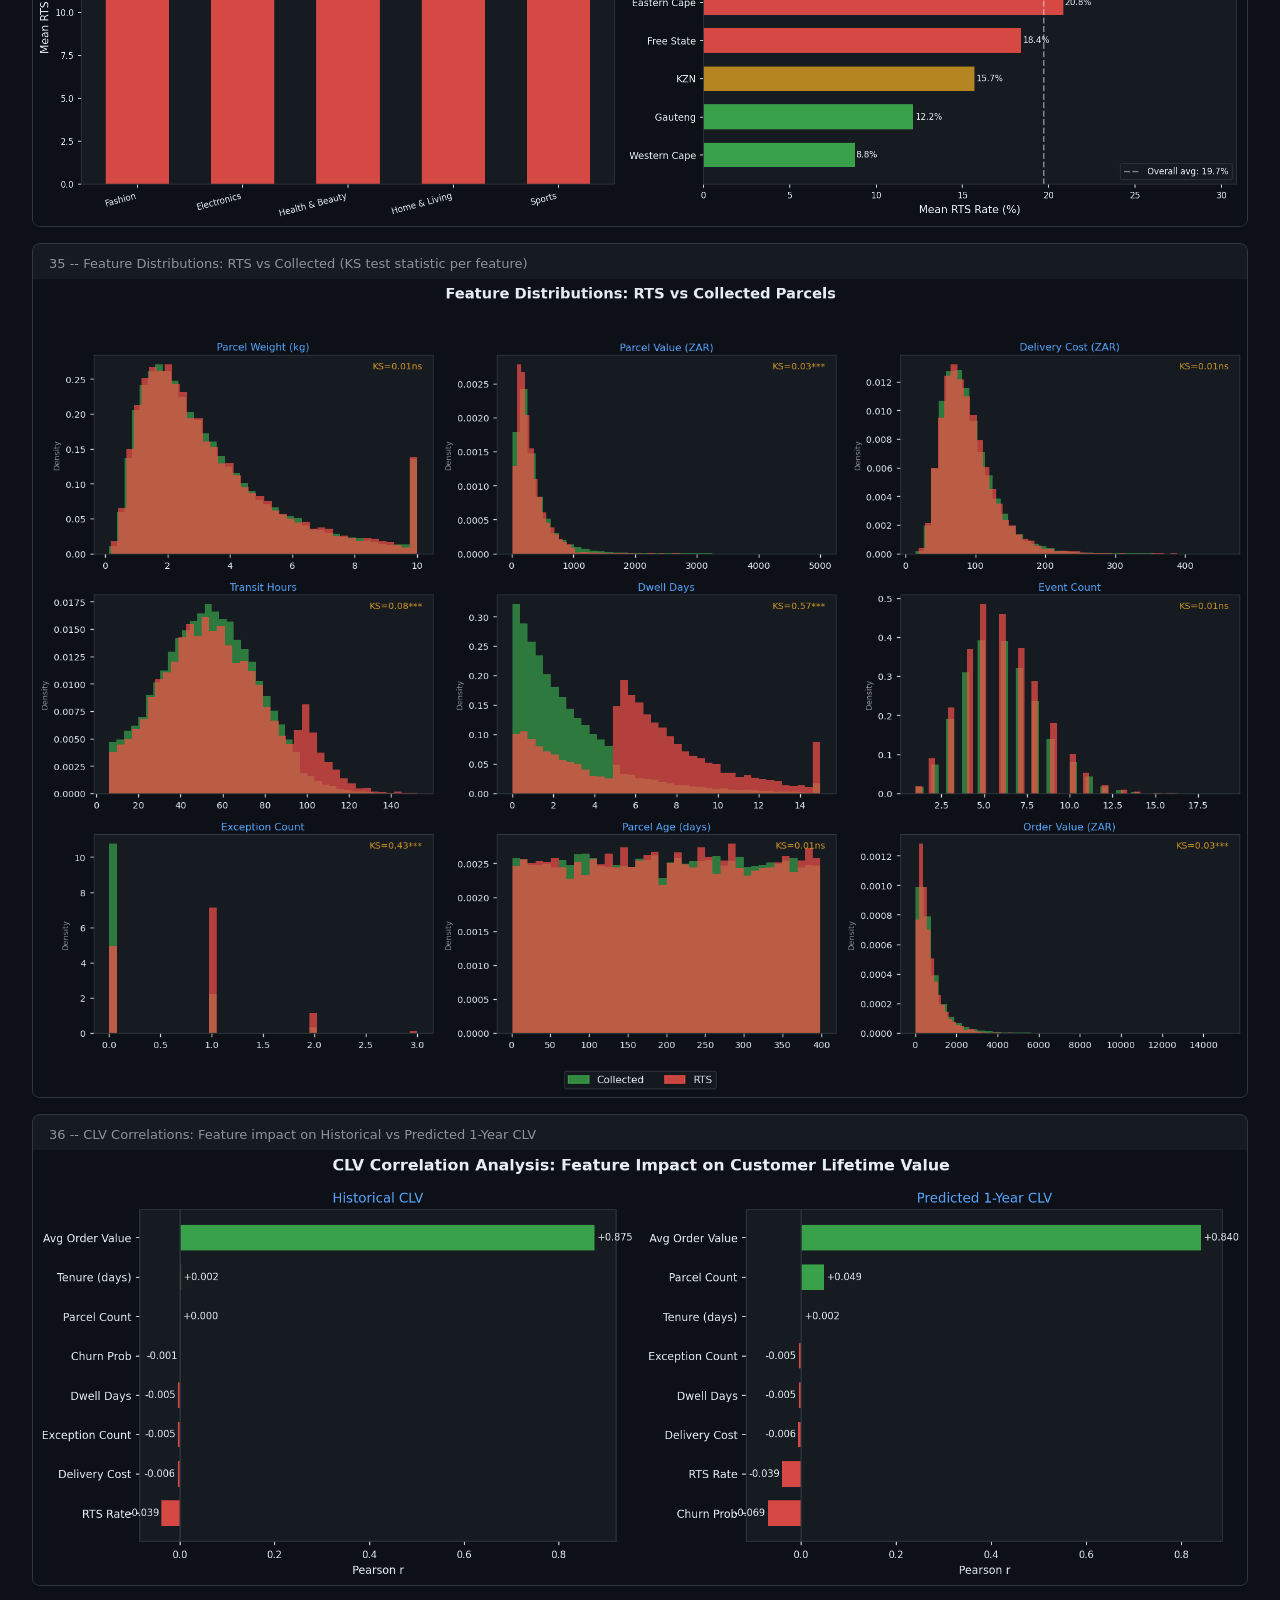
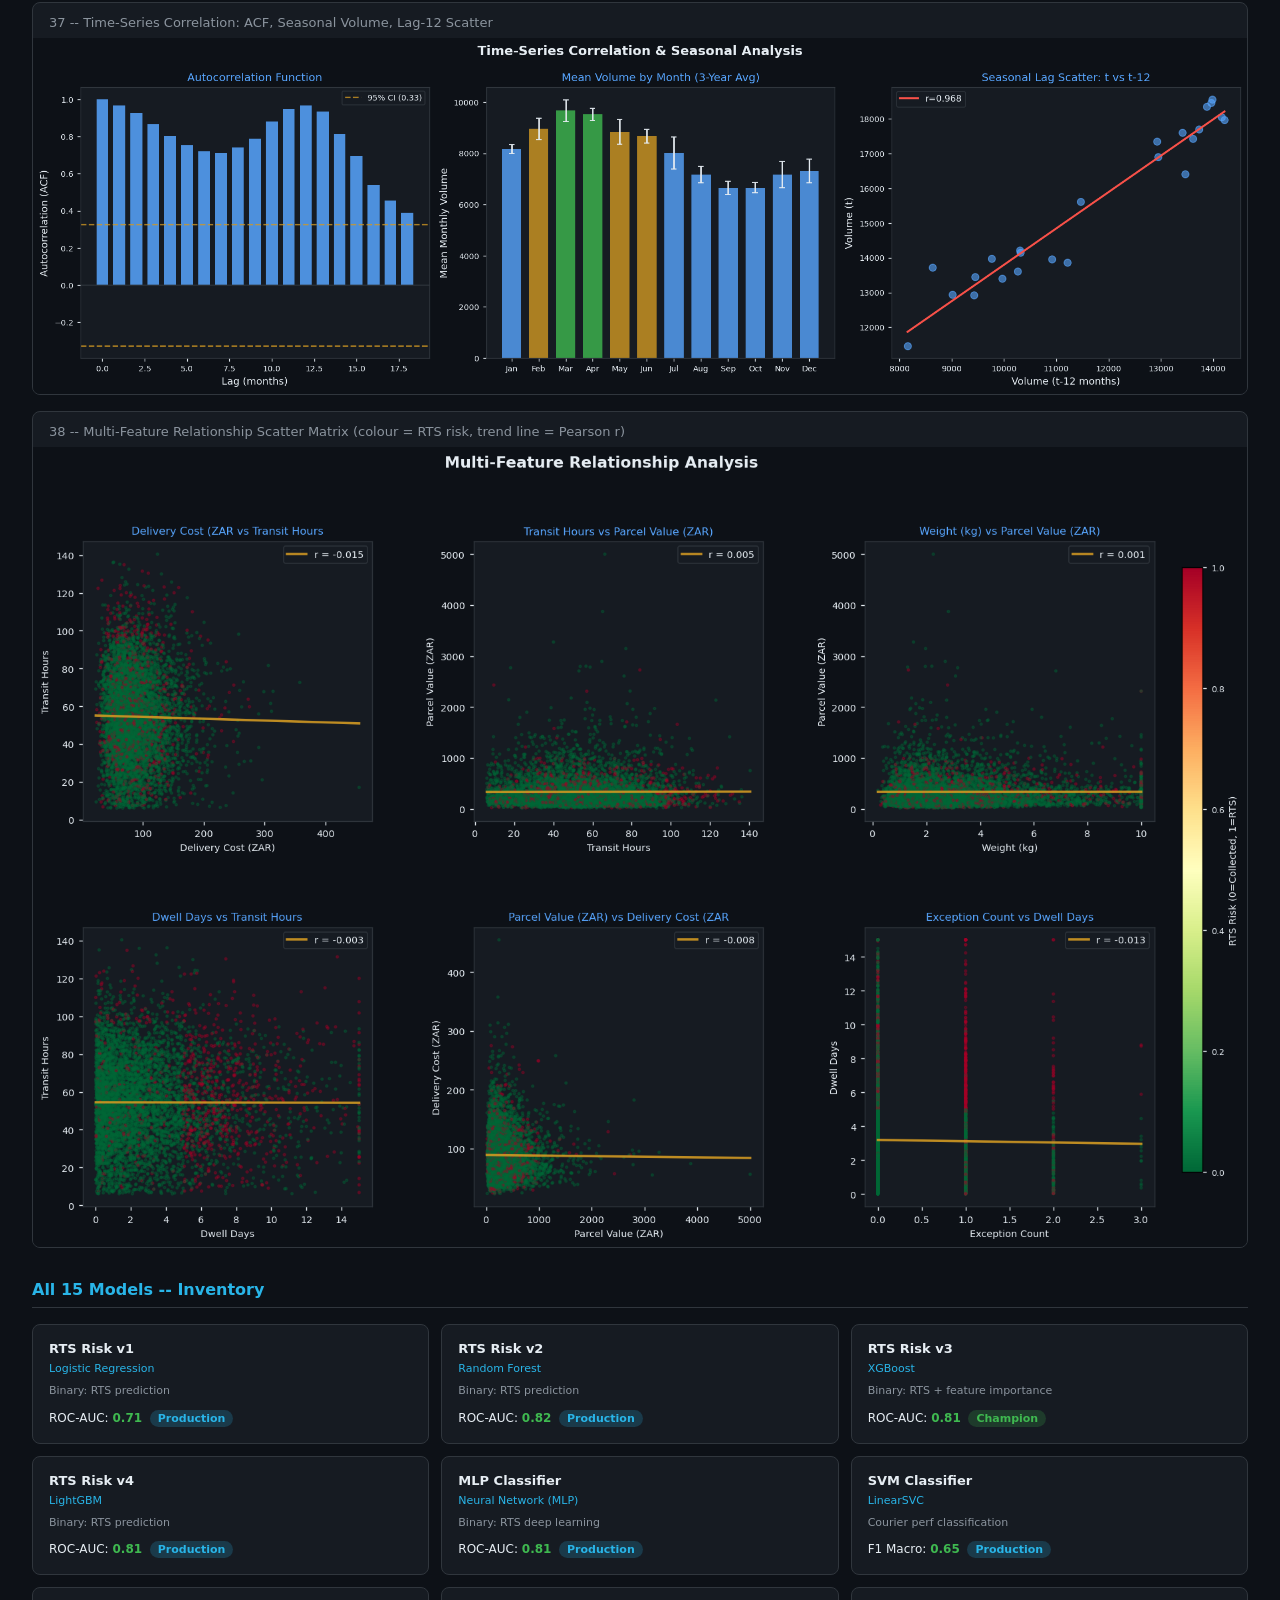
==== commit a2ec1c71: "Apply Snowflake cyan accent colour to dashboard and ML visuals Co-Authored-By: Anthony Apollis <anth" ====
--- a/pargo_ml_visuals.html
+++ b/pargo_ml_visuals.html
@@ -7,7 +7,7 @@
 <style>
   :root {
     --bg:#0d1117;--surface:#161b22;--border:#30363d;
-    --text:#e6edf3;--muted:#8b949e;--accent:#58a6ff;
+    --text:#e6edf3;--muted:#8b949e;--accent:#29B5E8;
     --green:#3fb950;--red:#f85149;--yellow:#d29922;--purple:#bc8cff;
   }
   *{box-sizing:border-box;margin:0;padding:0}
@@ -36,7 +36,7 @@
   .metric span.val{font-weight:700;color:var(--green)}
   .badge{display:inline-block;padding:2px 8px;border-radius:12px;font-size:11px;font-weight:600}
   .badge.green{background:rgba(63,185,80,.2);color:var(--green)}
-  .badge.blue{background:rgba(88,166,255,.2);color:var(--accent)}
+  .badge.blue{background:rgba(41,181,232,.2);color:var(--accent)}
   .badge.yellow{background:rgba(210,153,34,.2);color:var(--yellow)}
 </style>
 </head>
